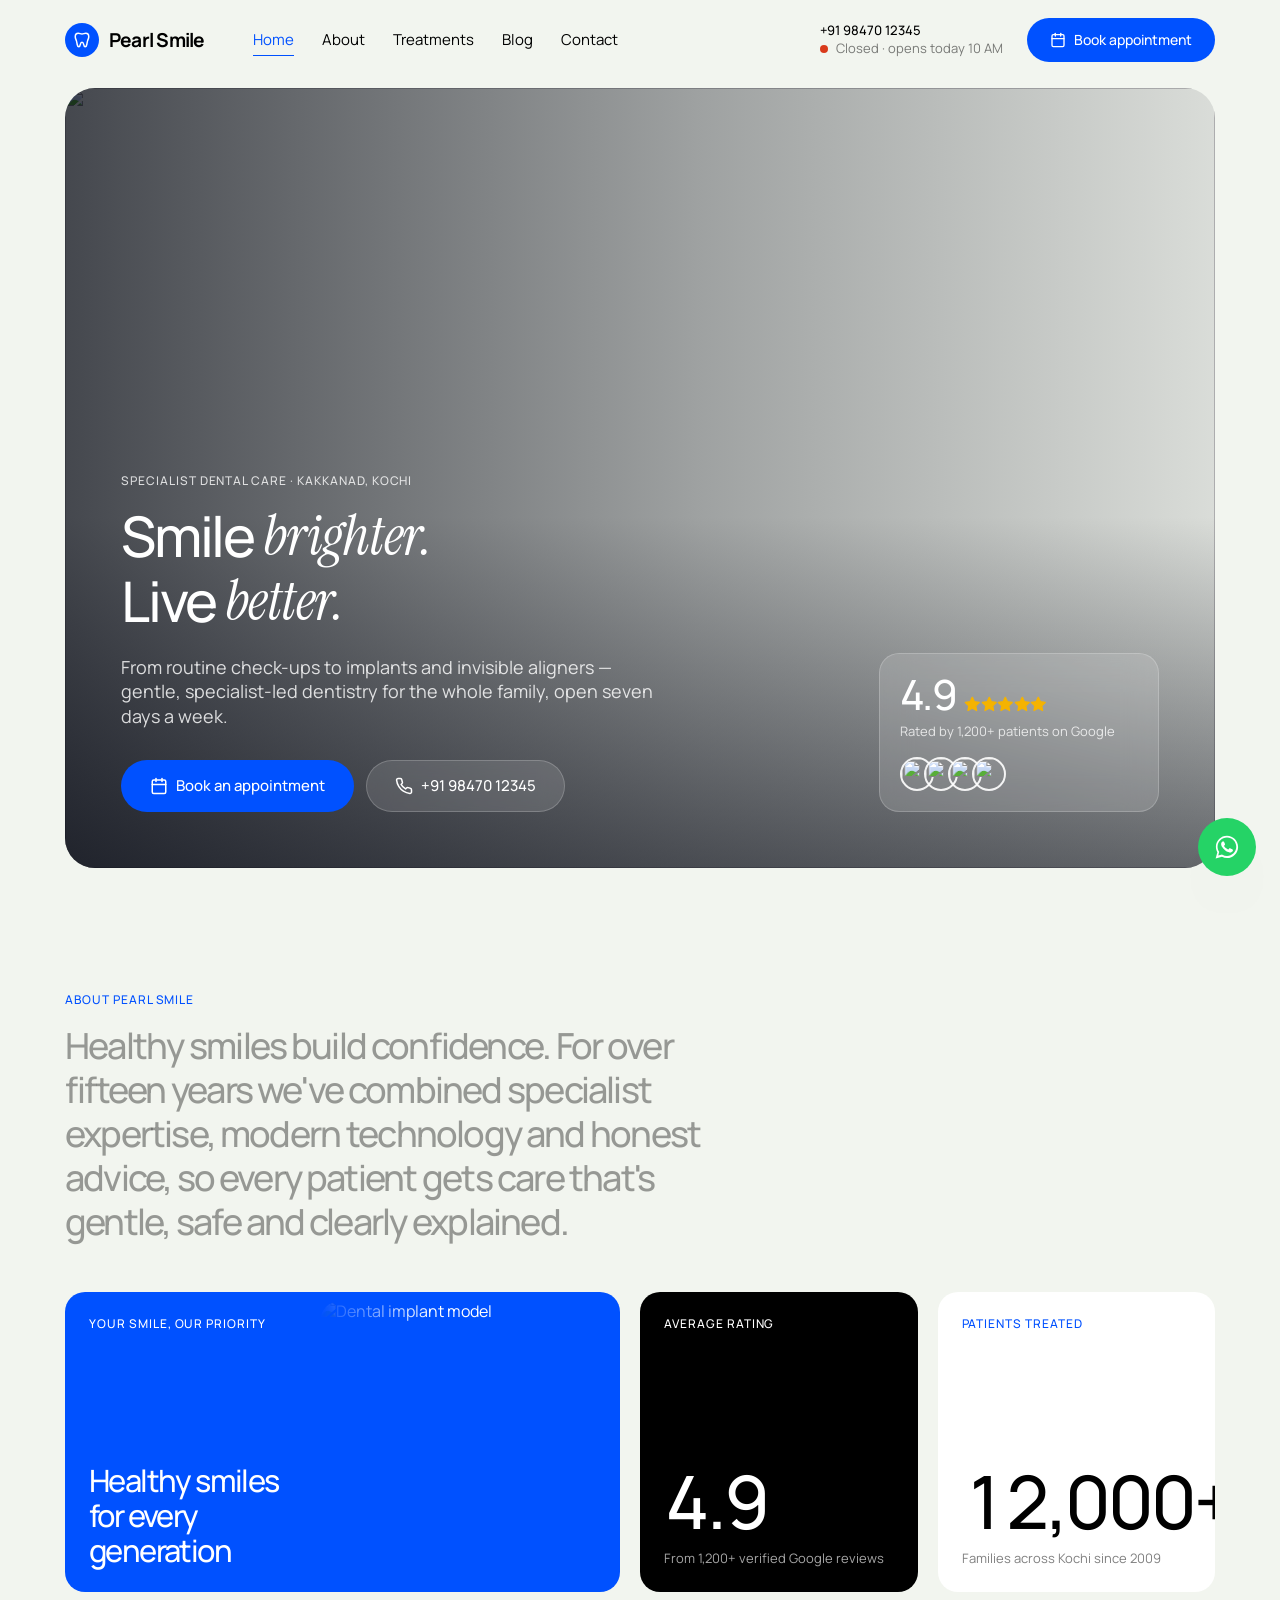
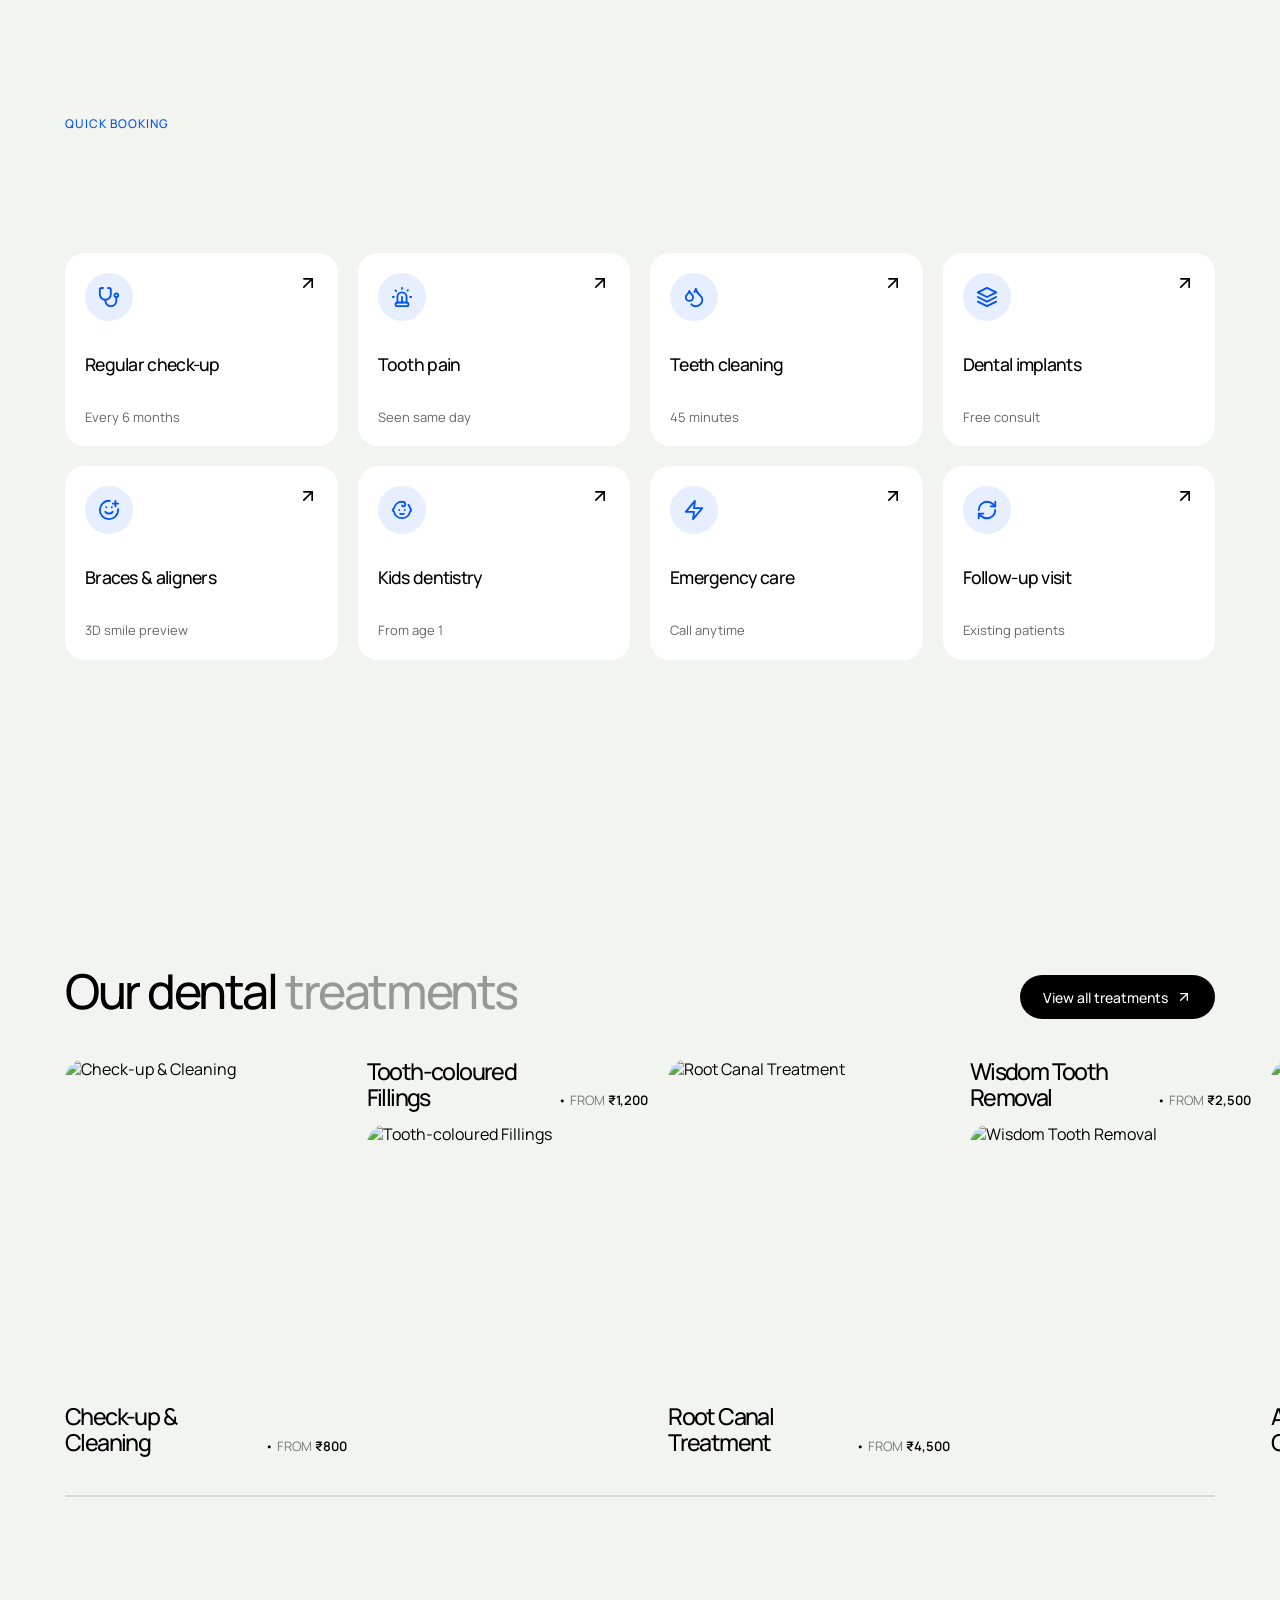
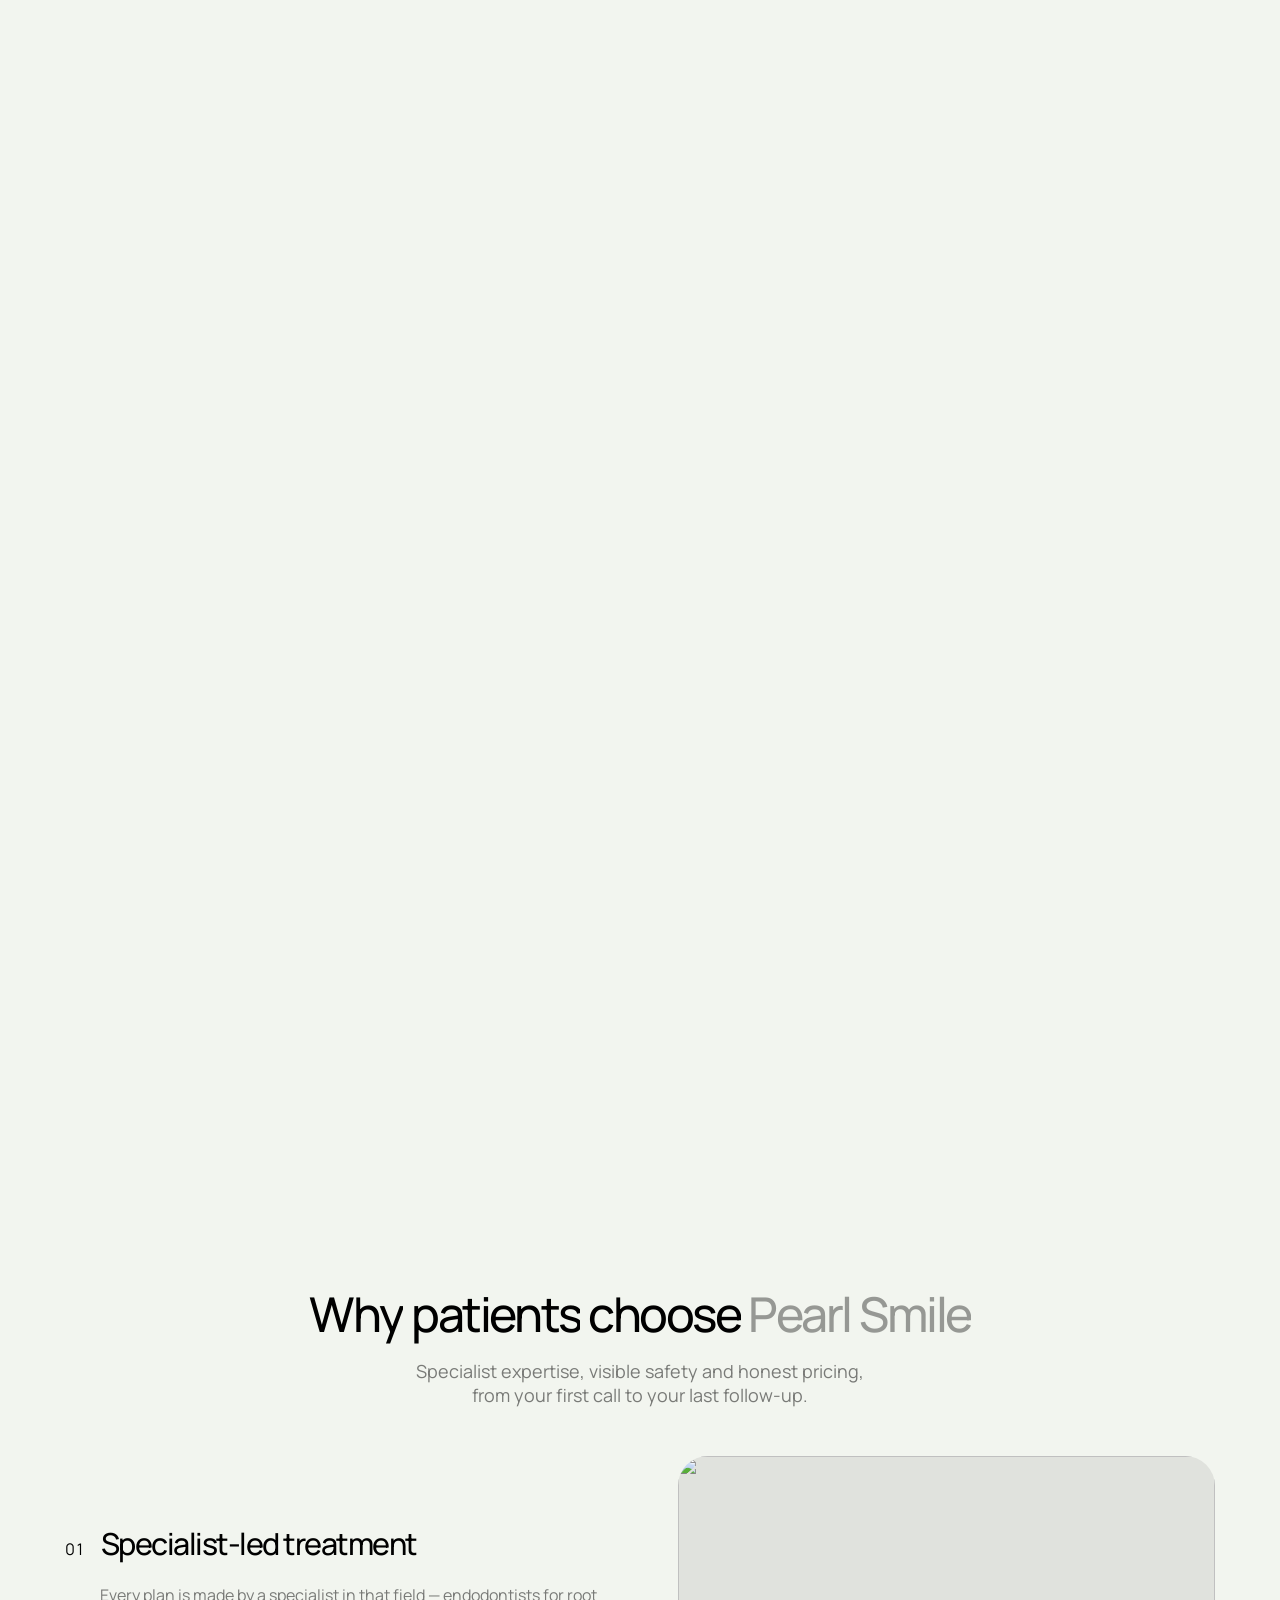
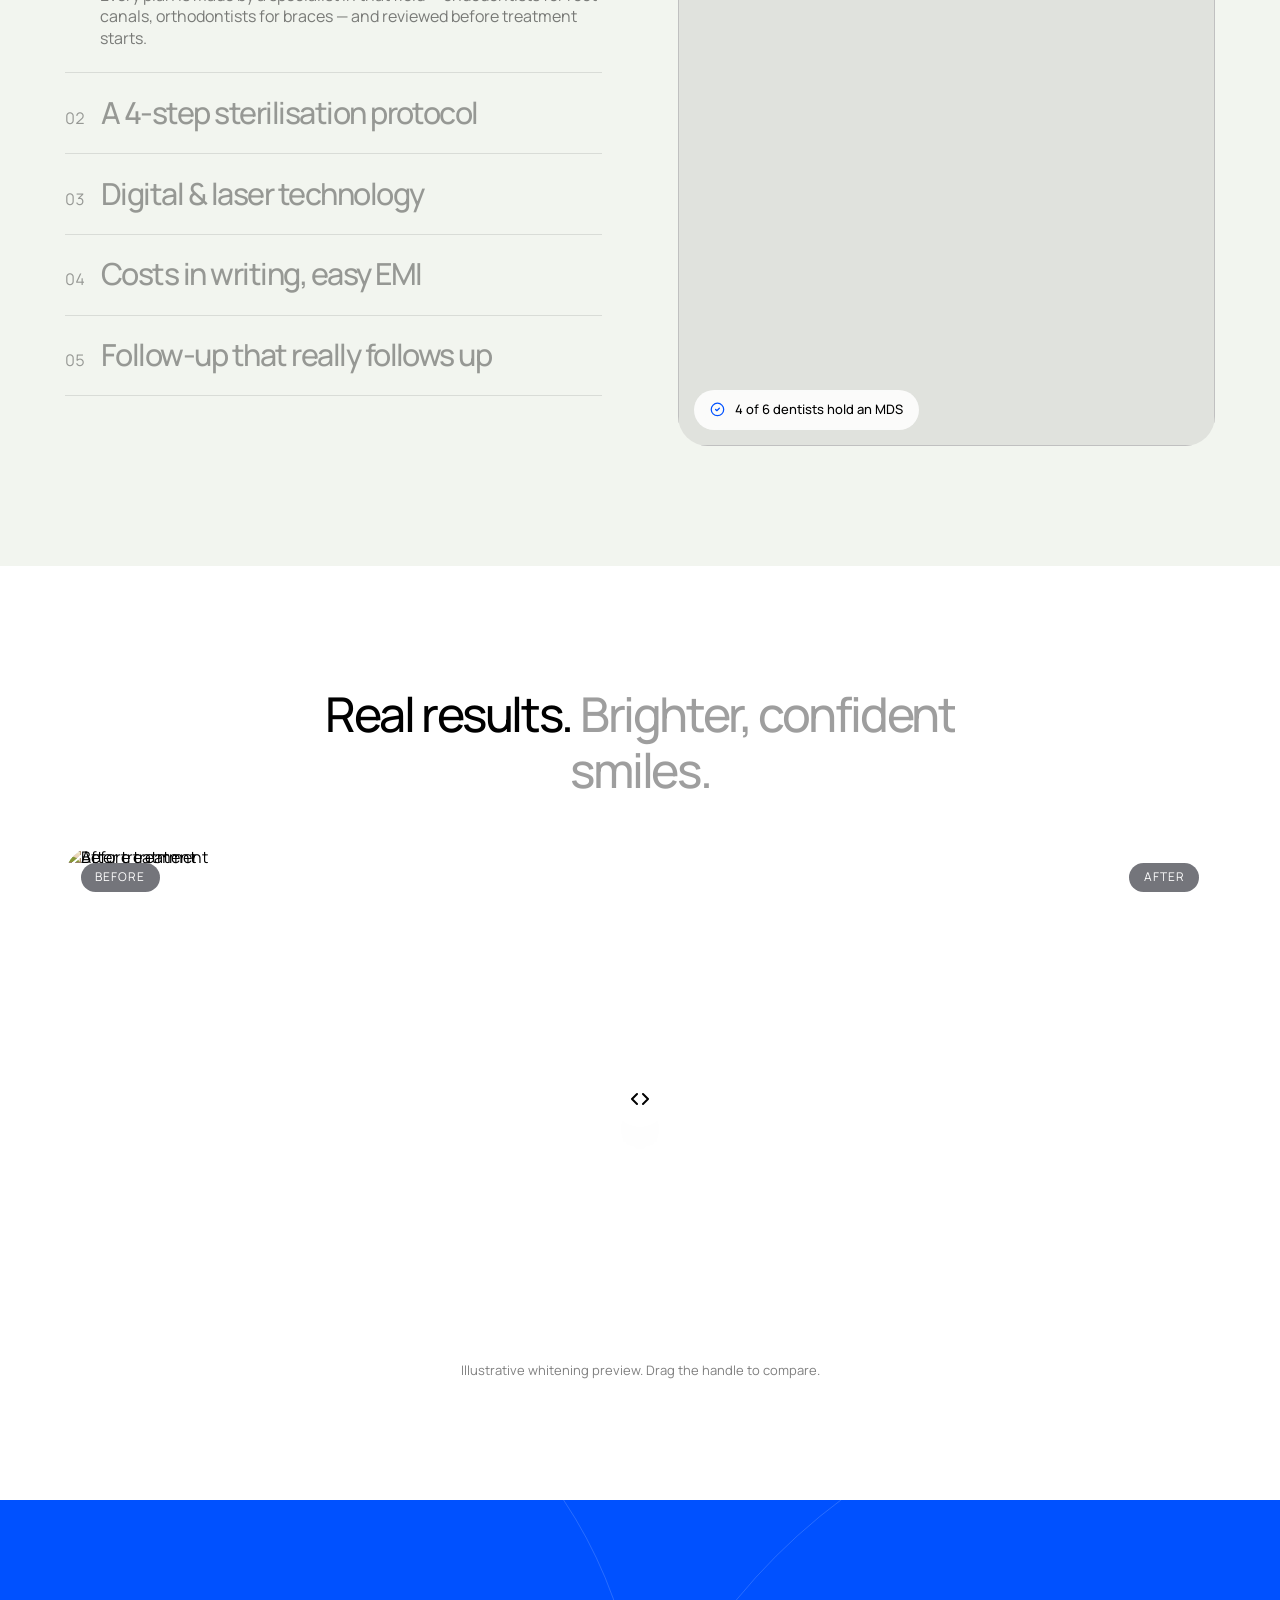
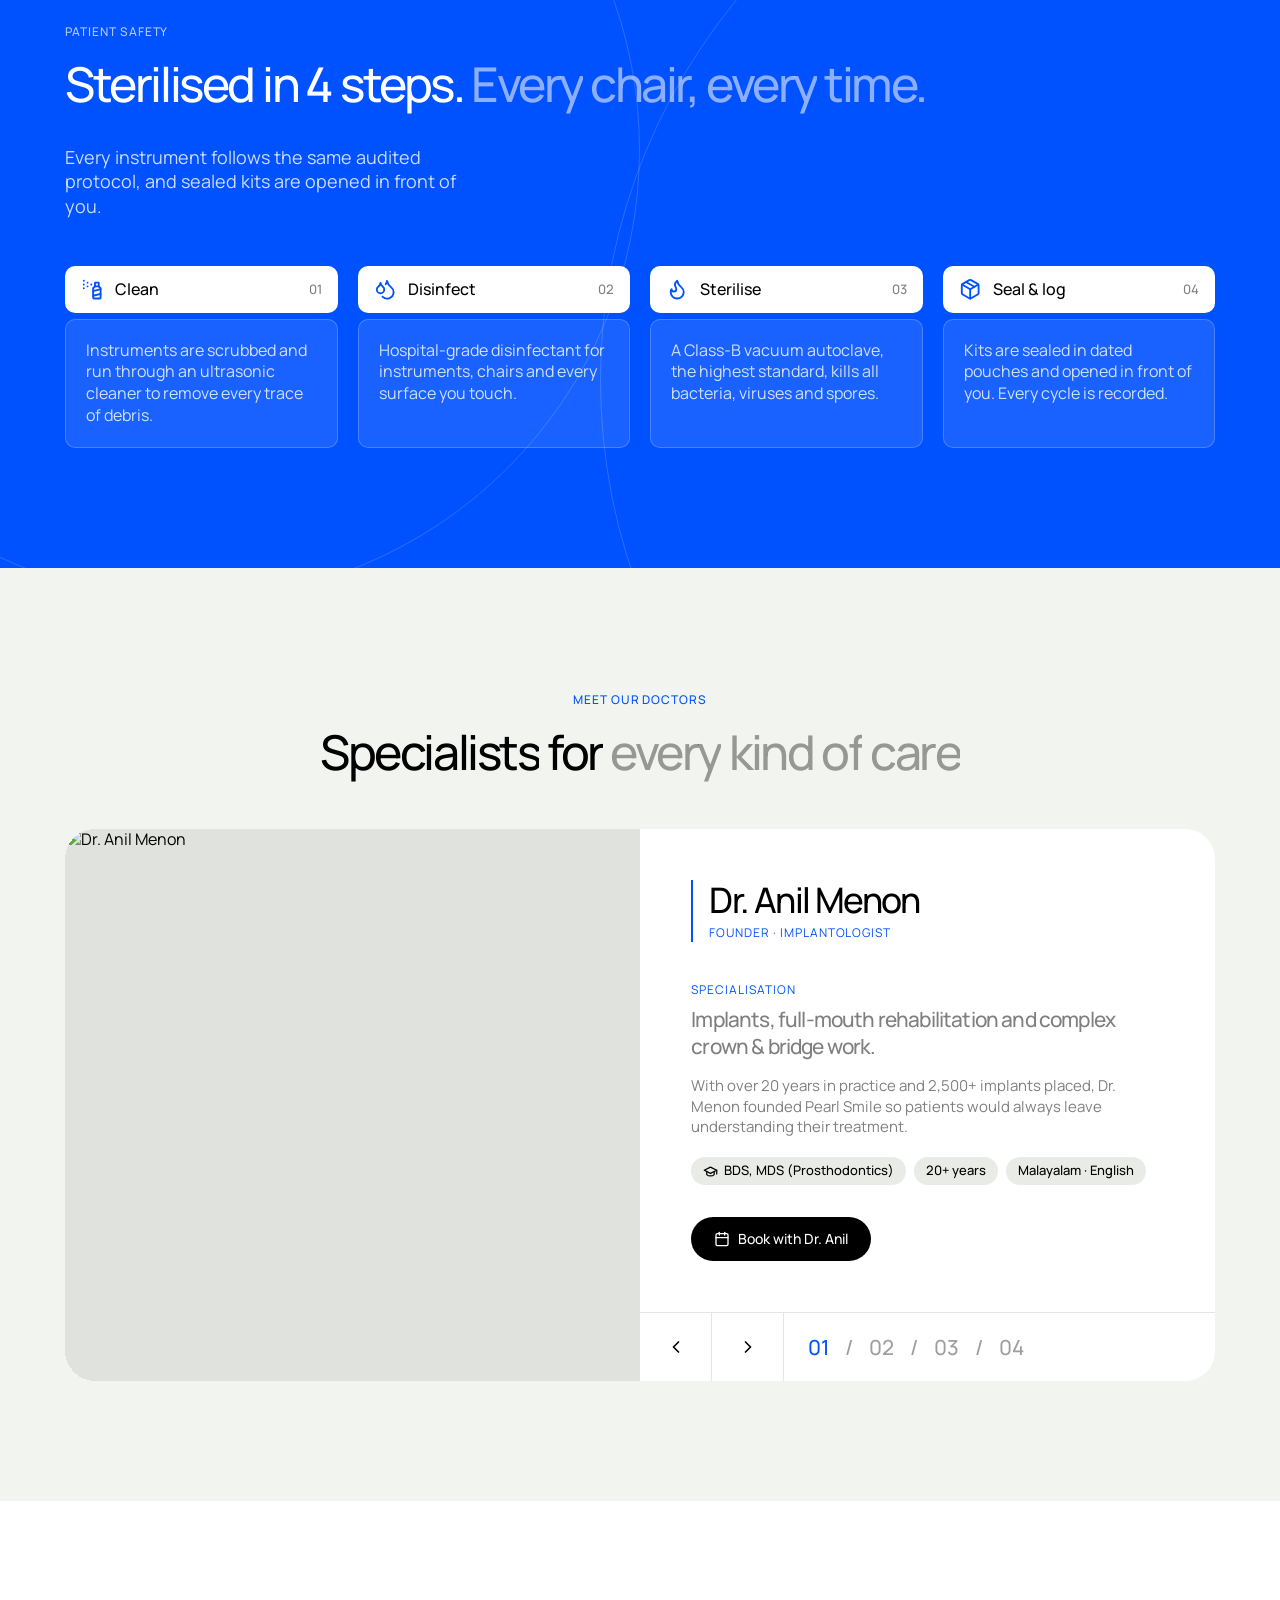
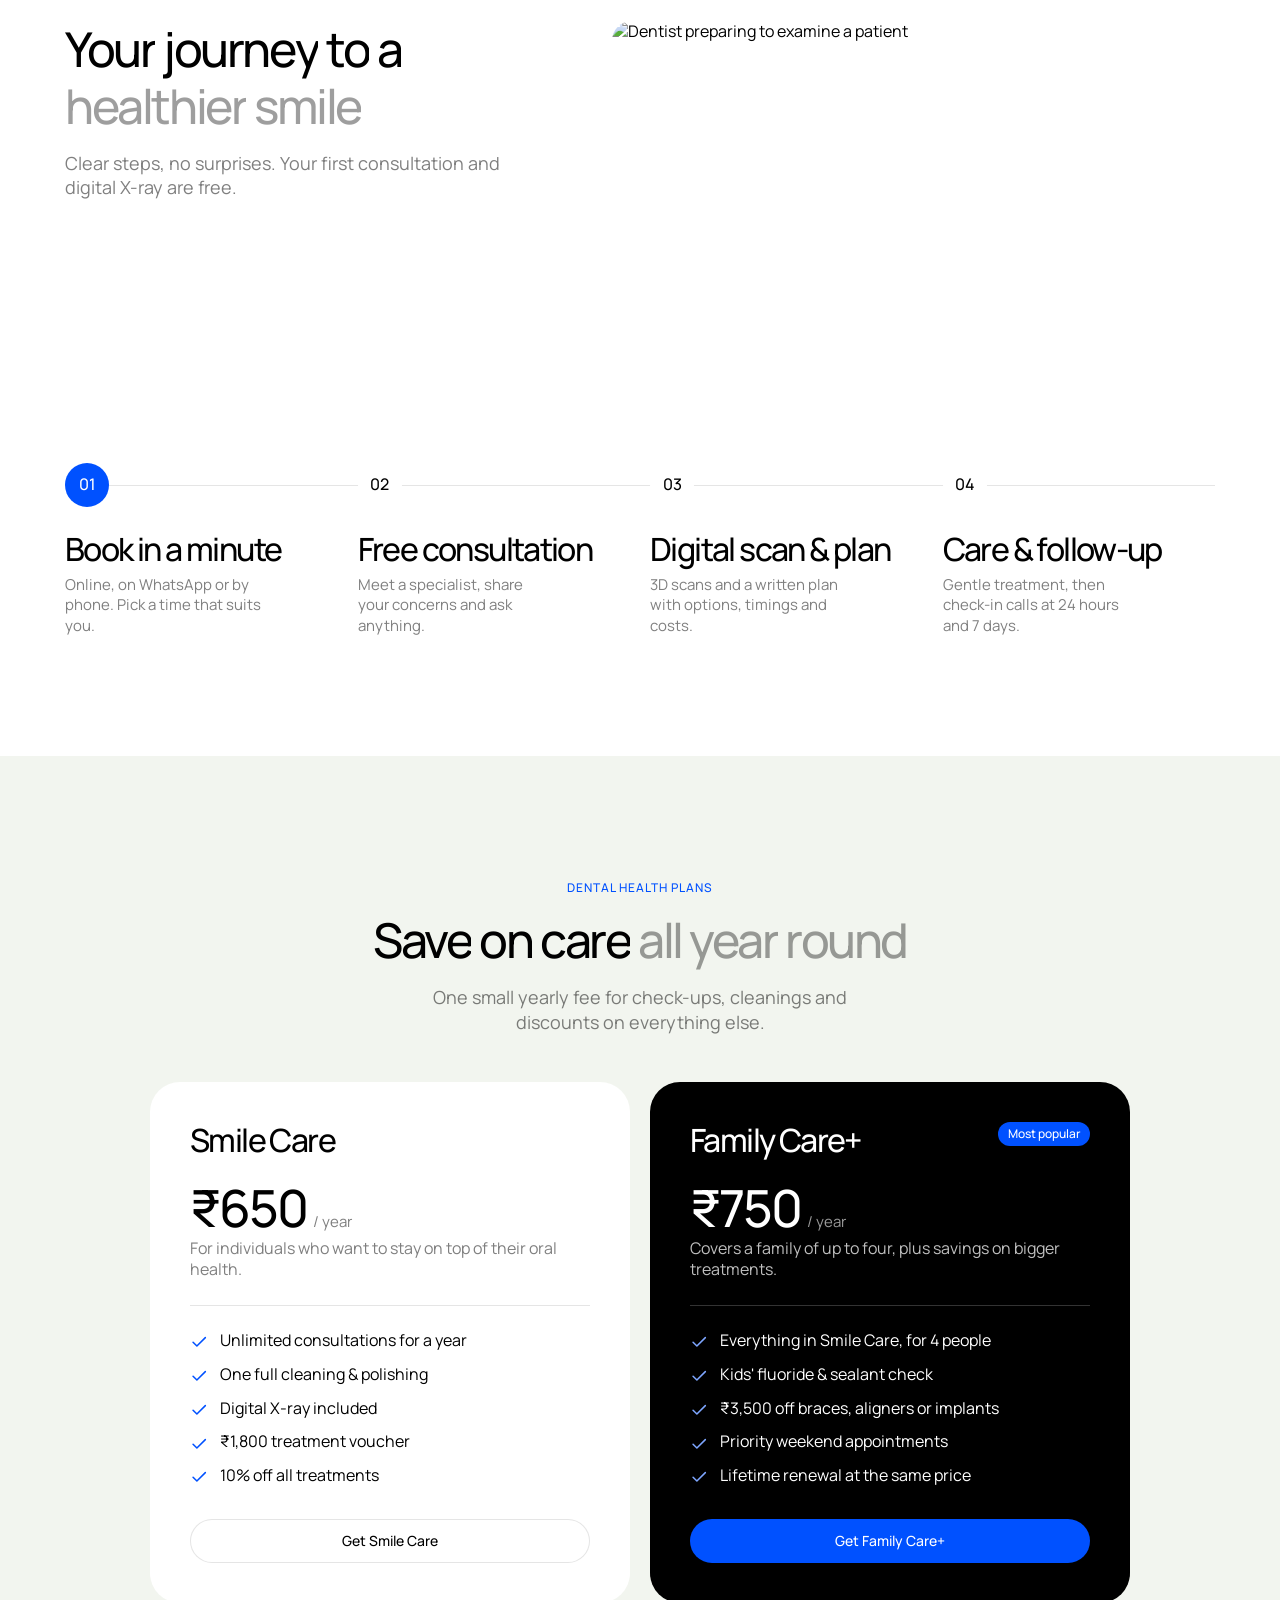
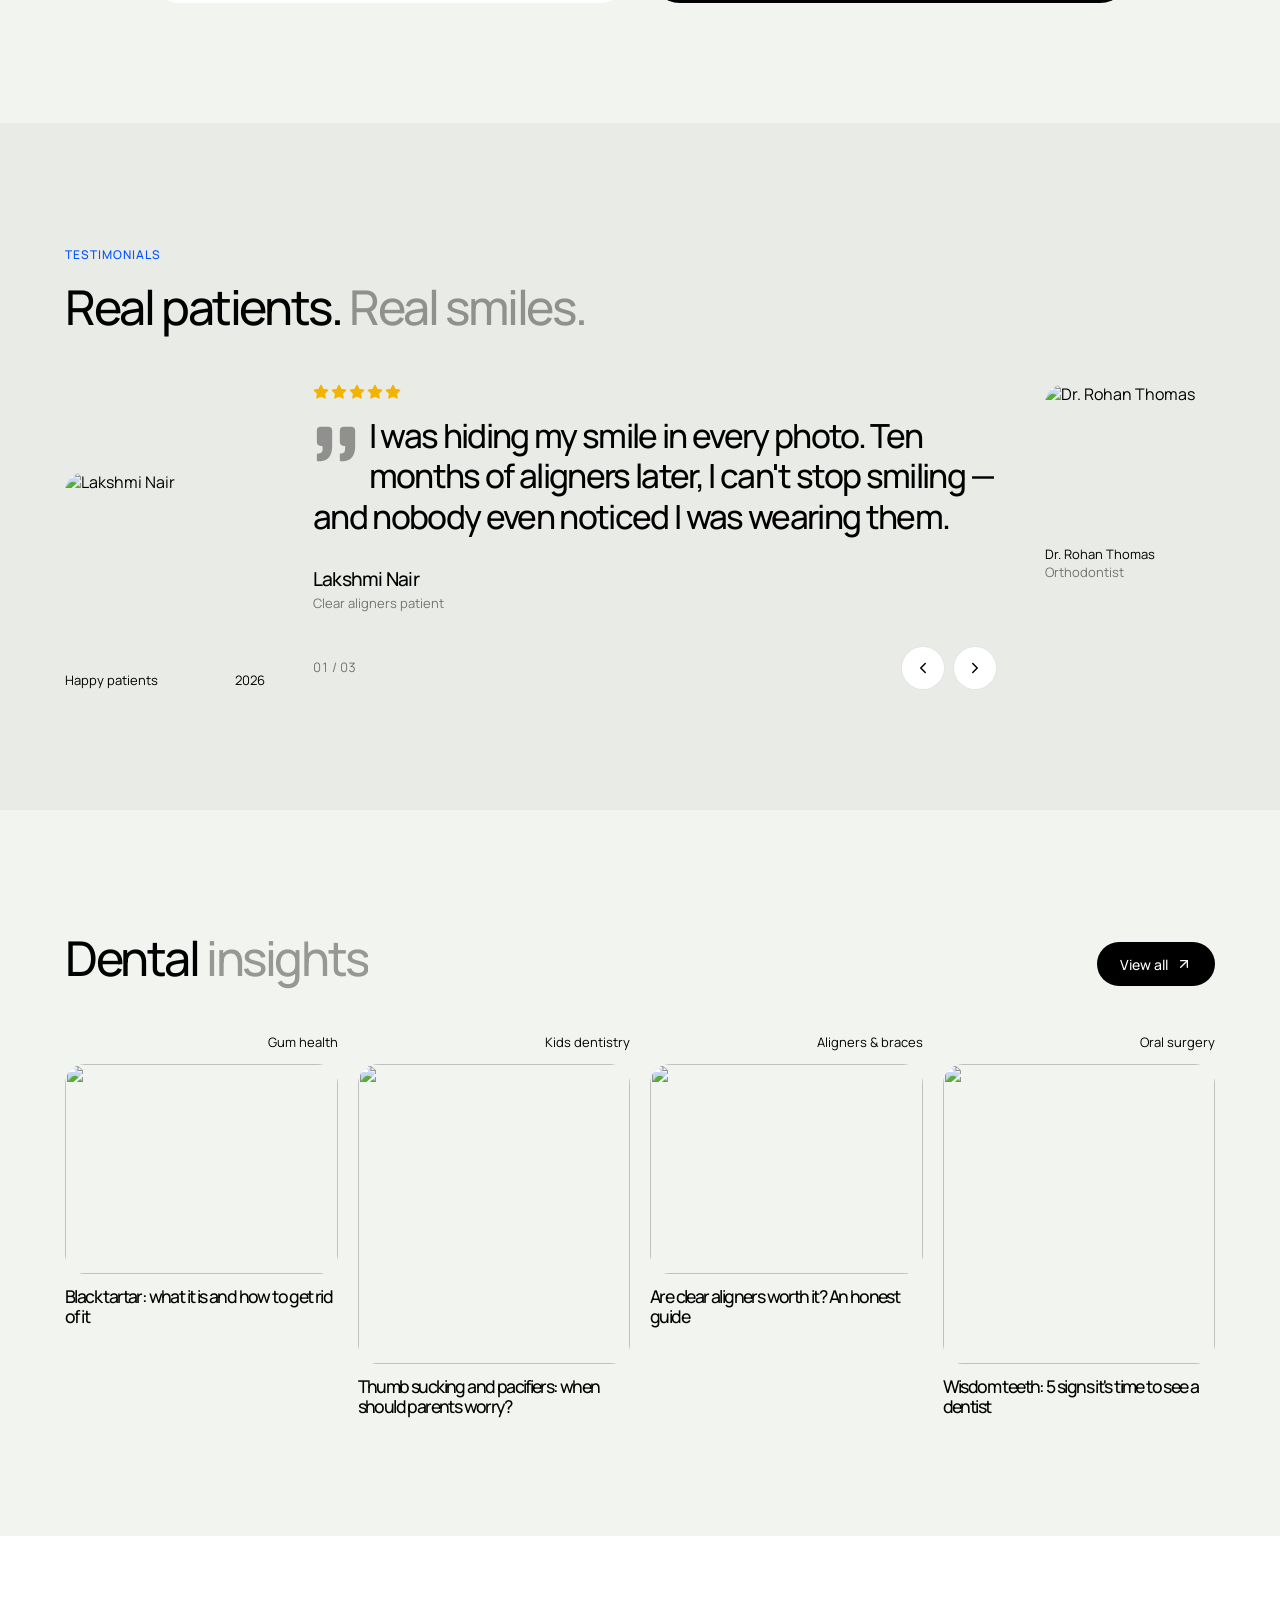
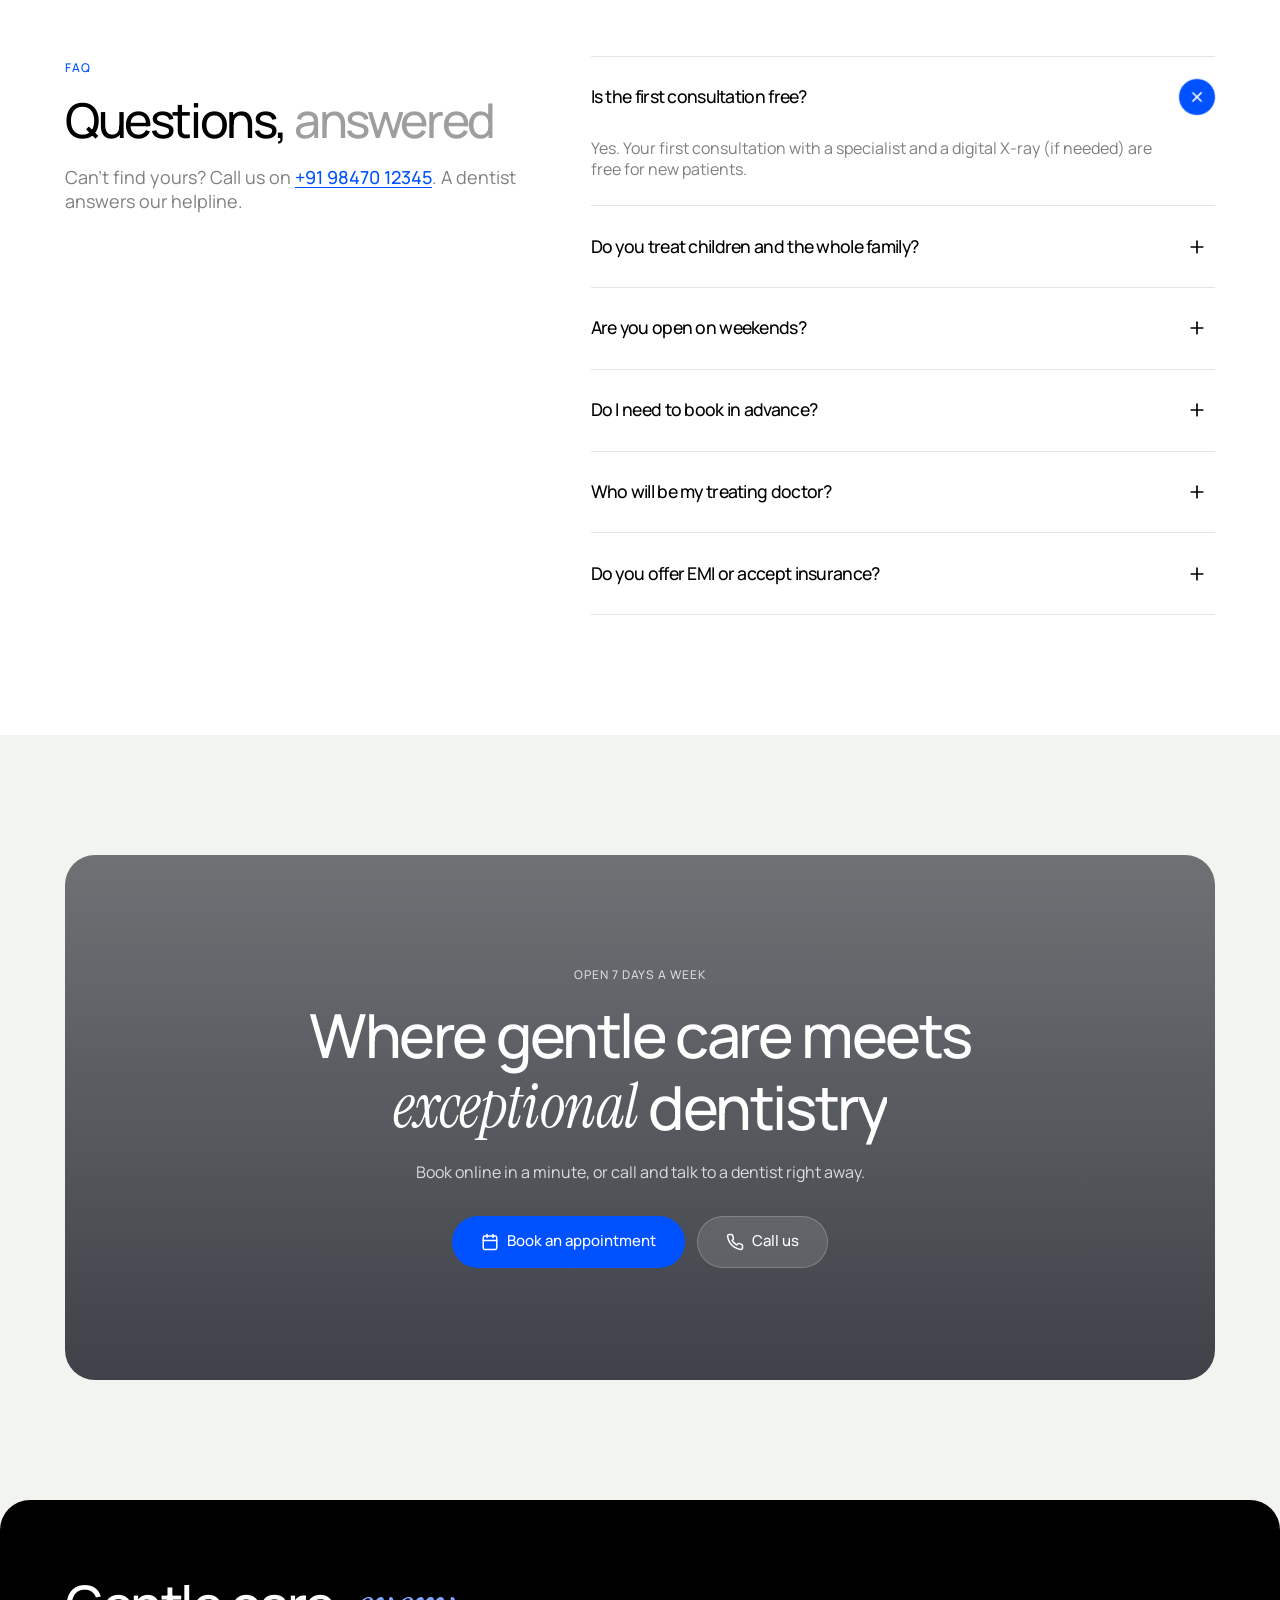
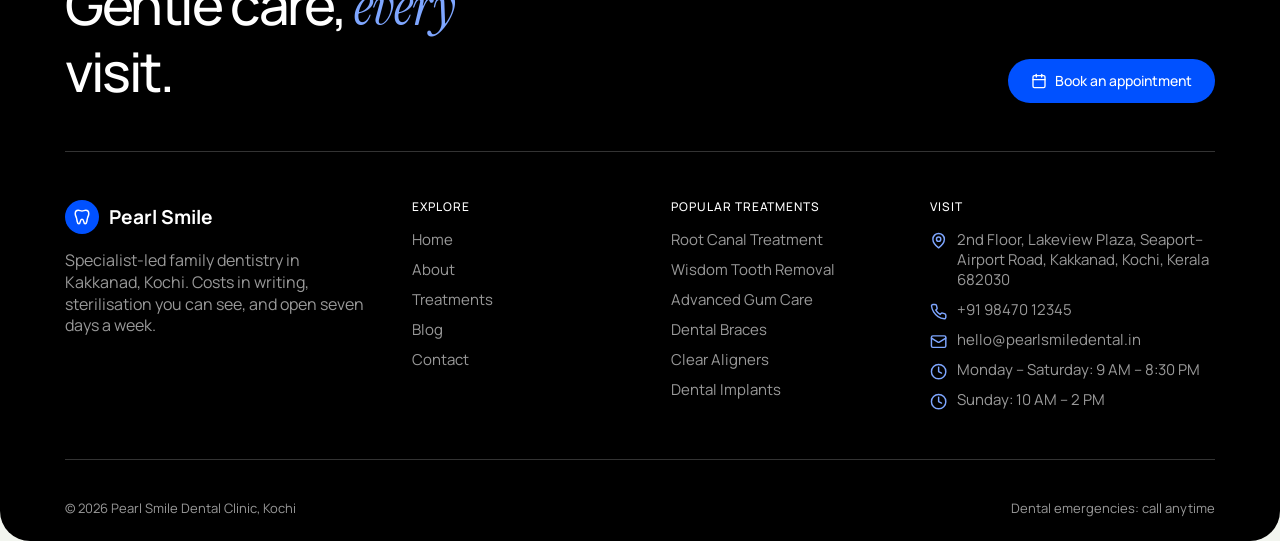
==== index.html @ 13bd186a "Initial commit: dental clinic HTML site Co-Authored-By: Claude Opus 5.5 <noreply@anthropic.com>" ====
<!DOCTYPE html>
<html lang="en">
<head>
  <meta charset="UTF-8">
  <meta name="viewport" content="width=device-width, initial-scale=1.0">
  <title>Pearl Smile Dental Clinic | Specialist Dentists in Kakkanad, Kochi</title>
  <meta name="description" content="Specialist-led dental care in Kakkanad, Kochi: check-ups, root canals, implants, braces, clear aligners, kids dentistry and whitening. Open 7 days. Book on WhatsApp.">
  <link rel="preconnect" href="https://fonts.googleapis.com">
  <link rel="preconnect" href="https://fonts.gstatic.com" crossorigin>
  <link href="https://fonts.googleapis.com/css2?family=Manrope:wght@400;500;600;700&family=Instrument+Serif:ital@0;1&display=swap" rel="stylesheet">
  <link rel="stylesheet" href="css/main.css">
  <script src="js/app.js" defer></script>
</head>
<body>

  <site-header></site-header>

  <main>
    <!-- ============ Hero (Zentore: full-bleed photo, serif-italic accents) ============ -->
    <section class="hero">
      <div class="container">
        <div class="hero-media">
          <img src="https://images.unsplash.com/photo-1777331903190-341a3dd0441b?w=2000&q=75&auto=format&fit=crop" alt="" data-animate="scale">
          <div class="hero-inner">
            <div>
              <span class="eyebrow" data-animate="fade-up">Specialist dental care · Kakkanad, Kochi</span>
              <h1 data-split="load">Smile <em class="accent">brighter.</em> Live <em class="accent">better.</em></h1>
              <p class="lead" data-animate="fade-up" data-delay="400">From routine check-ups to implants and invisible aligners — gentle, specialist-led dentistry for the whole family, open seven days a week.</p>
              <div class="btn-row" data-stagger data-delay="550">
                <a href="contact.html#book" class="btn btn-accent btn-lg" data-book><app-icon name="calendar"></app-icon> Book an appointment</a>
                <a href="tel:+919847012345" class="btn btn-glass btn-lg"><app-icon name="phone"></app-icon> +91 98470 12345</a>
              </div>
            </div>
            <div class="glass-card" data-animate="fade-left" data-delay="800">
              <div class="score">4.9
                <span class="stars" aria-label="5 out of 5 stars"><app-icon name="star"></app-icon><app-icon name="star"></app-icon><app-icon name="star"></app-icon><app-icon name="star"></app-icon><app-icon name="star"></app-icon></span>
              </div>
              <p>Rated by 1,200+ patients on Google</p>
              <div class="avatars">
                <img src="https://images.unsplash.com/photo-1617812191081-2a24e3f30e45?w=80&q=70&auto=format&fit=crop" alt="">
                <img src="https://images.unsplash.com/photo-1567516364473-233c4b6fcfbe?w=80&q=70&auto=format&fit=crop" alt="">
                <img src="https://images.unsplash.com/photo-1489278353717-f64c6ee8a4d2?w=80&q=70&auto=format&fit=crop" alt="">
                <img src="https://images.unsplash.com/photo-1537368910025-700350fe46c7?w=80&q=70&auto=format&fit=crop" alt="">
              </div>
            </div>
          </div>
        </div>
      </div>
    </section>

    <!-- ============ Statement (scroll-scrubbed words) ============ -->
    <section class="statement">
      <div class="container">
        <span class="eyebrow">About Pearl Smile</span>
        <p class="statement-text" data-scrub>Healthy smiles build confidence. For over fifteen years we've combined specialist expertise, modern technology and honest advice, so every patient gets care that's gentle, safe and clearly explained.</p>
      </div>
    </section>

    <!-- ============ Bento stats (Zentore) ============ -->
    <section style="padding-top:0">
      <div class="container bento" data-stagger>
        <div class="bento-blue">
          <span class="label">Your smile, our priority</span>
          <img src="https://images.unsplash.com/photo-1593022356769-11f762e25ed9?w=900&q=75&auto=format&fit=crop" alt="Dental implant model">
          <h3>Healthy smiles for every generation</h3>
        </div>
        <div class="bento-dark">
          <span class="label">Average rating</span>
          <div>
            <stat-counter class="big" value="4.9" decimals="1"></stat-counter>
            <p>From 1,200+ verified Google reviews</p>
          </div>
        </div>
        <div class="bento-light">
          <span class="label">Patients treated</span>
          <div>
            <stat-counter class="big" value="12000" suffix="+"></stat-counter>
            <p>Families across Kochi since 2009</p>
          </div>
        </div>
      </div>
    </section>

    <!-- ============ How can we help? (Clove-style concern selector) ============ -->
    <section style="padding-top:0">
      <div class="container">
        <div class="section-head split">
          <div>
            <span class="eyebrow">Quick booking</span>
            <h2 data-split>How can we help you <span class="dim">today?</span></h2>
          </div>
          <p class="lead" data-animate="fade-up">Choose what brings you in. The booking form opens with the right treatment already selected.</p>
        </div>
        <concern-picker></concern-picker>
      </div>
    </section>

    <!-- ============ Treatments rail (Smilora: pinned horizontal scroll) ============ -->
    <service-rail>
      <h2 slot="title" data-split>Our dental <span class="dim">treatments</span></h2>
      <a slot="action" href="services.html" class="btn btn-primary">View all treatments <app-icon name="arrow-up-right"></app-icon></a>
    </service-rail>

    <!-- ============ Why choose us (Smilora numbered list) ============ -->
    <section>
      <div class="container">
        <div class="section-head center">
          <h2 data-split>Why patients choose <span class="dim">Pearl Smile</span></h2>
          <p class="lead" data-animate="fade-up">Specialist expertise, visible safety and honest pricing, from your first call to your last follow-up.</p>
        </div>
        <why-choose data-animate="fade-up"></why-choose>
      </div>
    </section>

    <!-- ============ Before / after ============ -->
    <section class="section-white">
      <div class="container">
        <div class="section-head center">
          <h2 data-split>Real results. <span class="dim">Brighter, confident smiles.</span></h2>
        </div>
        <before-after data-animate="fade-up"
          before="https://images.unsplash.com/photo-1670250492416-570b5b7343b1?w=1800&q=75&auto=format&fit=crop"
          after="https://images.unsplash.com/photo-1670250492416-570b5b7343b1?w=1800&q=75&auto=format&fit=crop"
          before-filter="sepia(0.6) saturate(1.6) brightness(0.9) hue-rotate(-10deg)"
          caption="Illustrative whitening preview. Drag the handle to compare.">
        </before-after>
      </div>
    </section>

    <!-- ============ Patient safety (Zentore blue section) ============ -->
    <section class="section-blue">
      <div class="container">
        <div class="section-head split">
          <div>
            <span class="eyebrow">Patient safety</span>
            <h2 data-split>Sterilised in 4 steps. <span class="dim">Every chair, every time.</span></h2>
          </div>
          <p class="lead" data-animate="fade-up">Every instrument follows the same audited protocol, and sealed kits are opened in front of you.</p>
        </div>
        <div class="safety-steps" data-stagger>
          <div class="safety-step">
            <div class="step-head"><app-icon name="spray-can"></app-icon>Clean<span class="n">01</span></div>
            <div class="step-body"><p>Instruments are scrubbed and run through an ultrasonic cleaner to remove every trace of debris.</p></div>
          </div>
          <div class="safety-step">
            <div class="step-head"><app-icon name="droplets"></app-icon>Disinfect<span class="n">02</span></div>
            <div class="step-body"><p>Hospital-grade disinfectant for instruments, chairs and every surface you touch.</p></div>
          </div>
          <div class="safety-step">
            <div class="step-head"><app-icon name="flame"></app-icon>Sterilise<span class="n">03</span></div>
            <div class="step-body"><p>A Class-B vacuum autoclave, the highest standard, kills all bacteria, viruses and spores.</p></div>
          </div>
          <div class="safety-step">
            <div class="step-head"><app-icon name="package"></app-icon>Seal &amp; log<span class="n">04</span></div>
            <div class="step-body"><p>Kits are sealed in dated pouches and opened in front of you. Every cycle is recorded.</p></div>
          </div>
        </div>
      </div>
    </section>

    <!-- ============ Doctors (Zentore split slider) ============ -->
    <section>
      <div class="container">
        <div class="section-head center">
          <span class="eyebrow">Meet our doctors</span>
          <h2 data-split>Specialists for <span class="dim">every kind of care</span></h2>
        </div>
        <doctor-slider data-animate="fade-up"></doctor-slider>
      </div>
    </section>

    <!-- ============ Journey (Smilora 01–04) ============ -->
    <section class="section-white">
      <div class="container">
        <div class="journey-top">
          <div>
            <h2 data-split>Your journey to a <span class="dim">healthier smile</span></h2>
            <p class="lead" data-animate="fade-up" style="margin-top:1rem">Clear steps, no surprises. Your first consultation and digital X-ray are free.</p>
            <div class="btn-row" data-animate="fade-up">
              <a href="contact.html#book" class="btn btn-primary" data-book="checkup"><app-icon name="calendar"></app-icon> Book a free consultation</a>
            </div>
          </div>
          <div class="media-frame" data-animate="clip">
            <img src="https://images.unsplash.com/photo-1681939282781-341ac4f61996?w=1400&q=75&auto=format&fit=crop" alt="Dentist preparing to examine a patient">
          </div>
        </div>
        <ol class="journey" data-stagger>
          <li><span class="num">01</span><h3>Book in a minute</h3><p>Online, on WhatsApp or by phone. Pick a time that suits you.</p></li>
          <li><span class="num">02</span><h3>Free consultation</h3><p>Meet a specialist, share your concerns and ask anything.</p></li>
          <li><span class="num">03</span><h3>Digital scan &amp; plan</h3><p>3D scans and a written plan with options, timings and costs.</p></li>
          <li><span class="num">04</span><h3>Care &amp; follow-up</h3><p>Gentle treatment, then check-in calls at 24 hours and 7 days.</p></li>
        </ol>
      </div>
    </section>

    <!-- ============ Dental health plans (Clove-style membership) ============ -->
    <section>
      <div class="container">
        <div class="section-head center">
          <span class="eyebrow">Dental health plans</span>
          <h2 data-split>Save on care <span class="dim">all year round</span></h2>
          <p class="lead" data-animate="fade-up">One small yearly fee for check-ups, cleanings and discounts on everything else.</p>
        </div>
        <div class="plans" data-stagger>
          <article class="plan">
            <div class="plan-head"><h3>Smile Care</h3></div>
            <div class="plan-price">₹650 <small>/ year</small></div>
            <p>For individuals who want to stay on top of their oral health.</p>
            <ul class="checklist">
              <li><app-icon name="check"></app-icon>Unlimited consultations for a year</li>
              <li><app-icon name="check"></app-icon>One full cleaning &amp; polishing</li>
              <li><app-icon name="check"></app-icon>Digital X-ray included</li>
              <li><app-icon name="check"></app-icon>₹1,800 treatment voucher</li>
              <li><app-icon name="check"></app-icon>10% off all treatments</li>
            </ul>
            <div class="btn-row"><a href="contact.html#book" class="btn btn-light btn-block" data-book="other">Get Smile Care</a></div>
          </article>
          <article class="plan plan-featured">
            <div class="plan-head"><h3>Family Care+</h3><span class="plan-badge">Most popular</span></div>
            <div class="plan-price">₹750 <small>/ year</small></div>
            <p>Covers a family of up to four, plus savings on bigger treatments.</p>
            <ul class="checklist">
              <li><app-icon name="check"></app-icon>Everything in Smile Care, for 4 people</li>
              <li><app-icon name="check"></app-icon>Kids' fluoride &amp; sealant check</li>
              <li><app-icon name="check"></app-icon>₹3,500 off braces, aligners or implants</li>
              <li><app-icon name="check"></app-icon>Priority weekend appointments</li>
              <li><app-icon name="check"></app-icon>Lifetime renewal at the same price</li>
            </ul>
            <div class="btn-row"><a href="contact.html#book" class="btn btn-accent btn-block" data-book="other">Get Family Care+</a></div>
          </article>
        </div>
      </div>
    </section>

    <!-- ============ Testimonials (Smilora big quote) ============ -->
    <section class="section-muted">
      <div class="container">
        <div class="section-head">
          <span class="eyebrow">Testimonials</span>
          <h2 data-split>Real patients. <span class="dim">Real smiles.</span></h2>
        </div>
        <testimonial-slider></testimonial-slider>
      </div>
    </section>

    <!-- ============ Insights (Smilora blog teaser) ============ -->
    <section>
      <div class="container">
        <div class="section-head split">
          <h2 data-split>Dental <span class="dim">insights</span></h2>
          <a href="blog.html" class="btn btn-primary" data-animate="fade-up">View all <app-icon name="arrow-up-right"></app-icon></a>
        </div>
        <div class="insights" data-stagger>
          <a class="insight" href="blog.html">
            <span class="cat">Gum health</span>
            <div class="media-frame"><img src="https://images.unsplash.com/photo-1657470179447-0f5aa16daa91?w=700&q=75&auto=format&fit=crop" alt="" loading="lazy"></div>
            <h3>Black tartar: what it is and how to get rid of it</h3>
          </a>
          <a class="insight" href="blog.html">
            <span class="cat">Kids dentistry</span>
            <div class="media-frame"><img src="https://images.unsplash.com/photo-1626736985932-c0df2ae07a2e?w=700&q=75&auto=format&fit=crop" alt="" loading="lazy"></div>
            <h3>Thumb sucking and pacifiers: when should parents worry?</h3>
          </a>
          <a class="insight" href="blog.html">
            <span class="cat">Aligners &amp; braces</span>
            <div class="media-frame"><img src="https://images.unsplash.com/photo-1564420228450-d9a5bc8d6565?w=700&q=75&auto=format&fit=crop" alt="" loading="lazy"></div>
            <h3>Are clear aligners worth it? An honest guide</h3>
          </a>
          <a class="insight" href="blog.html">
            <span class="cat">Oral surgery</span>
            <div class="media-frame"><img src="https://images.unsplash.com/photo-1588776813941-dcf9c55e84d2?w=700&q=75&auto=format&fit=crop" alt="" loading="lazy"></div>
            <h3>Wisdom teeth: 5 signs it's time to see a dentist</h3>
          </a>
        </div>
      </div>
    </section>

    <!-- ============ FAQ ============ -->
    <section class="section-white">
      <div class="container faq-grid">
        <div>
          <span class="eyebrow">FAQ</span>
          <h2 data-split>Questions, <span class="dim">answered</span></h2>
          <p class="lead" data-animate="fade-up">Can't find yours? Call us on <a href="tel:+919847012345" class="link-btn">+91 98470 12345</a>. A dentist answers our helpline.</p>
        </div>
        <div class="faq" data-stagger>
          <details name="faq" open>
            <summary>Is the first consultation free? <app-icon name="plus"></app-icon></summary>
            <p>Yes. Your first consultation with a specialist and a digital X-ray (if needed) are free for new patients.</p>
          </details>
          <details name="faq">
            <summary>Do you treat children and the whole family? <app-icon name="plus"></app-icon></summary>
            <p>Absolutely. Our paediatric dentist sees children from their first tooth, and our Family Care+ plan covers up to four people.</p>
          </details>
          <details name="faq">
            <summary>Are you open on weekends? <app-icon name="plus"></app-icon></summary>
            <p>We're open seven days: 9 AM – 8:30 PM Monday to Saturday, and 10 AM – 2 PM on Sundays.</p>
          </details>
          <details name="faq">
            <summary>Do I need to book in advance? <app-icon name="plus"></app-icon></summary>
            <p>Walk-ins are welcome, but booking ahead means little or no waiting. Dental emergencies are always seen the same day.</p>
          </details>
          <details name="faq">
            <summary>Who will be my treating doctor? <app-icon name="plus"></app-icon></summary>
            <p>A specialist in the relevant field: an endodontist for root canals, an orthodontist for braces, and so on. You'll meet them at your consultation.</p>
          </details>
          <details name="faq">
            <summary>Do you offer EMI or accept insurance? <app-icon name="plus"></app-icon></summary>
            <p>Yes. No-cost EMI is available on treatments above ₹10,000, and we file insurance claims on your behalf.</p>
          </details>
        </div>
      </div>
    </section>

    <!-- ============ CTA (Zentore photo panel) ============ -->
    <section>
      <div class="container">
        <div class="cta-panel">
          <img src="https://images.unsplash.com/photo-1609207825181-52d3214556dd?w=2000&q=75&auto=format&fit=crop" alt="" data-parallax="0.12">
          <span class="eyebrow" style="color:rgb(255 255 255 / .75)">Open 7 days a week</span>
          <h2 data-split>Where gentle care meets <em class="accent">exceptional</em> dentistry</h2>
          <p data-animate="fade-up">Book online in a minute, or call and talk to a dentist right away.</p>
          <div class="btn-row" data-stagger>
            <a href="contact.html#book" class="btn btn-accent btn-lg" data-book><app-icon name="calendar"></app-icon> Book an appointment</a>
            <a href="tel:+919847012345" class="btn btn-glass btn-lg"><app-icon name="phone"></app-icon> Call us</a>
          </div>
        </div>
      </div>
    </section>
  </main>

  <site-footer></site-footer>
  <quick-actions></quick-actions>
  <booking-dialog></booking-dialog>


</body>
</html>
---- css/main.css ----
/* ==========================================================================
   main.css — master stylesheet (the only <link> in each page)
   Pulls in every page-level CSS module via native @import.

   Web Components do NOT use this file: their Shadow DOM is encapsulated,
   so each component adopts its own sheets from css/components/ (plus any
   css/shared/ modules it needs). Only the tokens in theme.css cross the
   shadow boundary, because CSS custom properties inherit.
   ========================================================================== */

/* Global tokens + base */
@import url("theme.css");
@import url("base.css");

/* Shared modules (also adopted by components that need them) */
@import url("shared/typography.css");
@import url("shared/layout.css");
@import url("shared/buttons.css");
@import url("shared/card.css");
@import url("shared/chips.css");

/* Page sections */
@import url("sections/hero.css");
@import url("sections/features.css");
@import url("sections/safety.css");
@import url("sections/services.css");
@import url("sections/stats.css");
@import url("sections/cta.css");
@import url("sections/blog.css");
@import url("sections/faq.css");
@import url("sections/contact.css");
@import url("sections/motion.css");
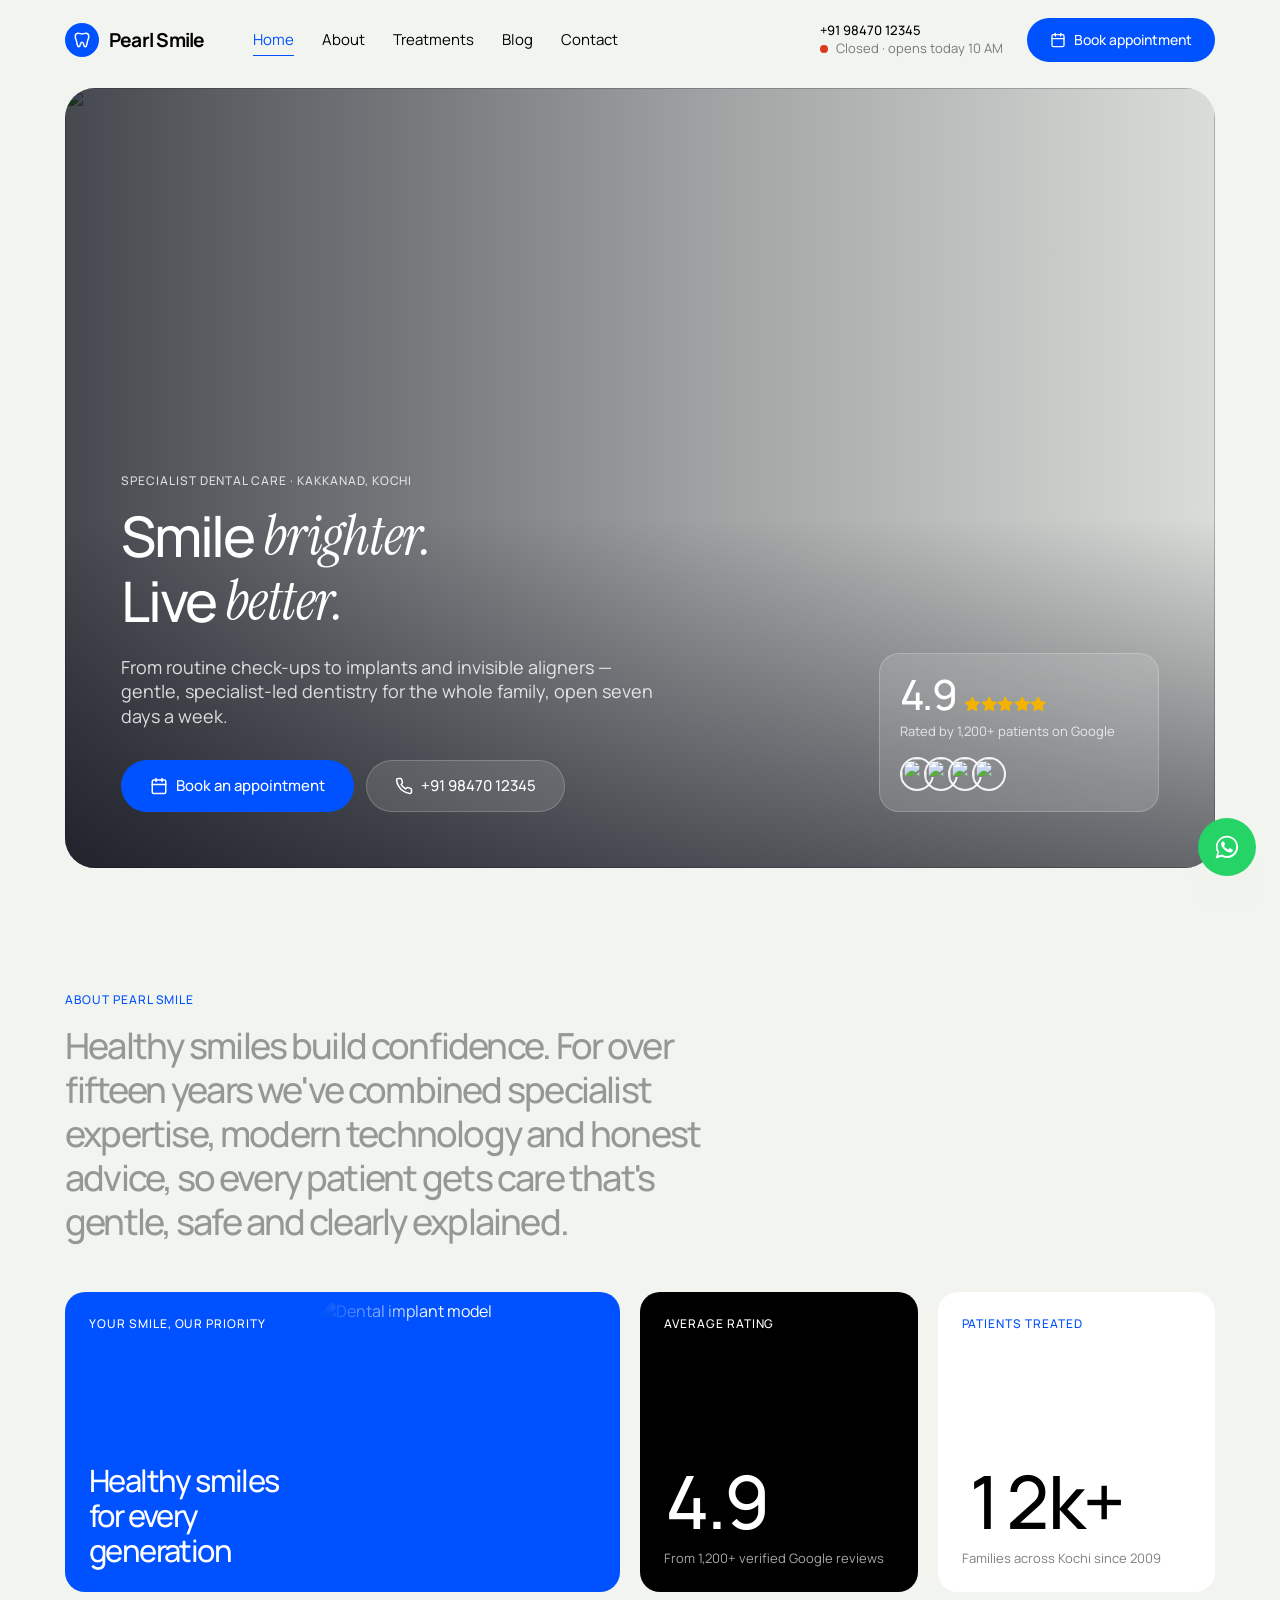
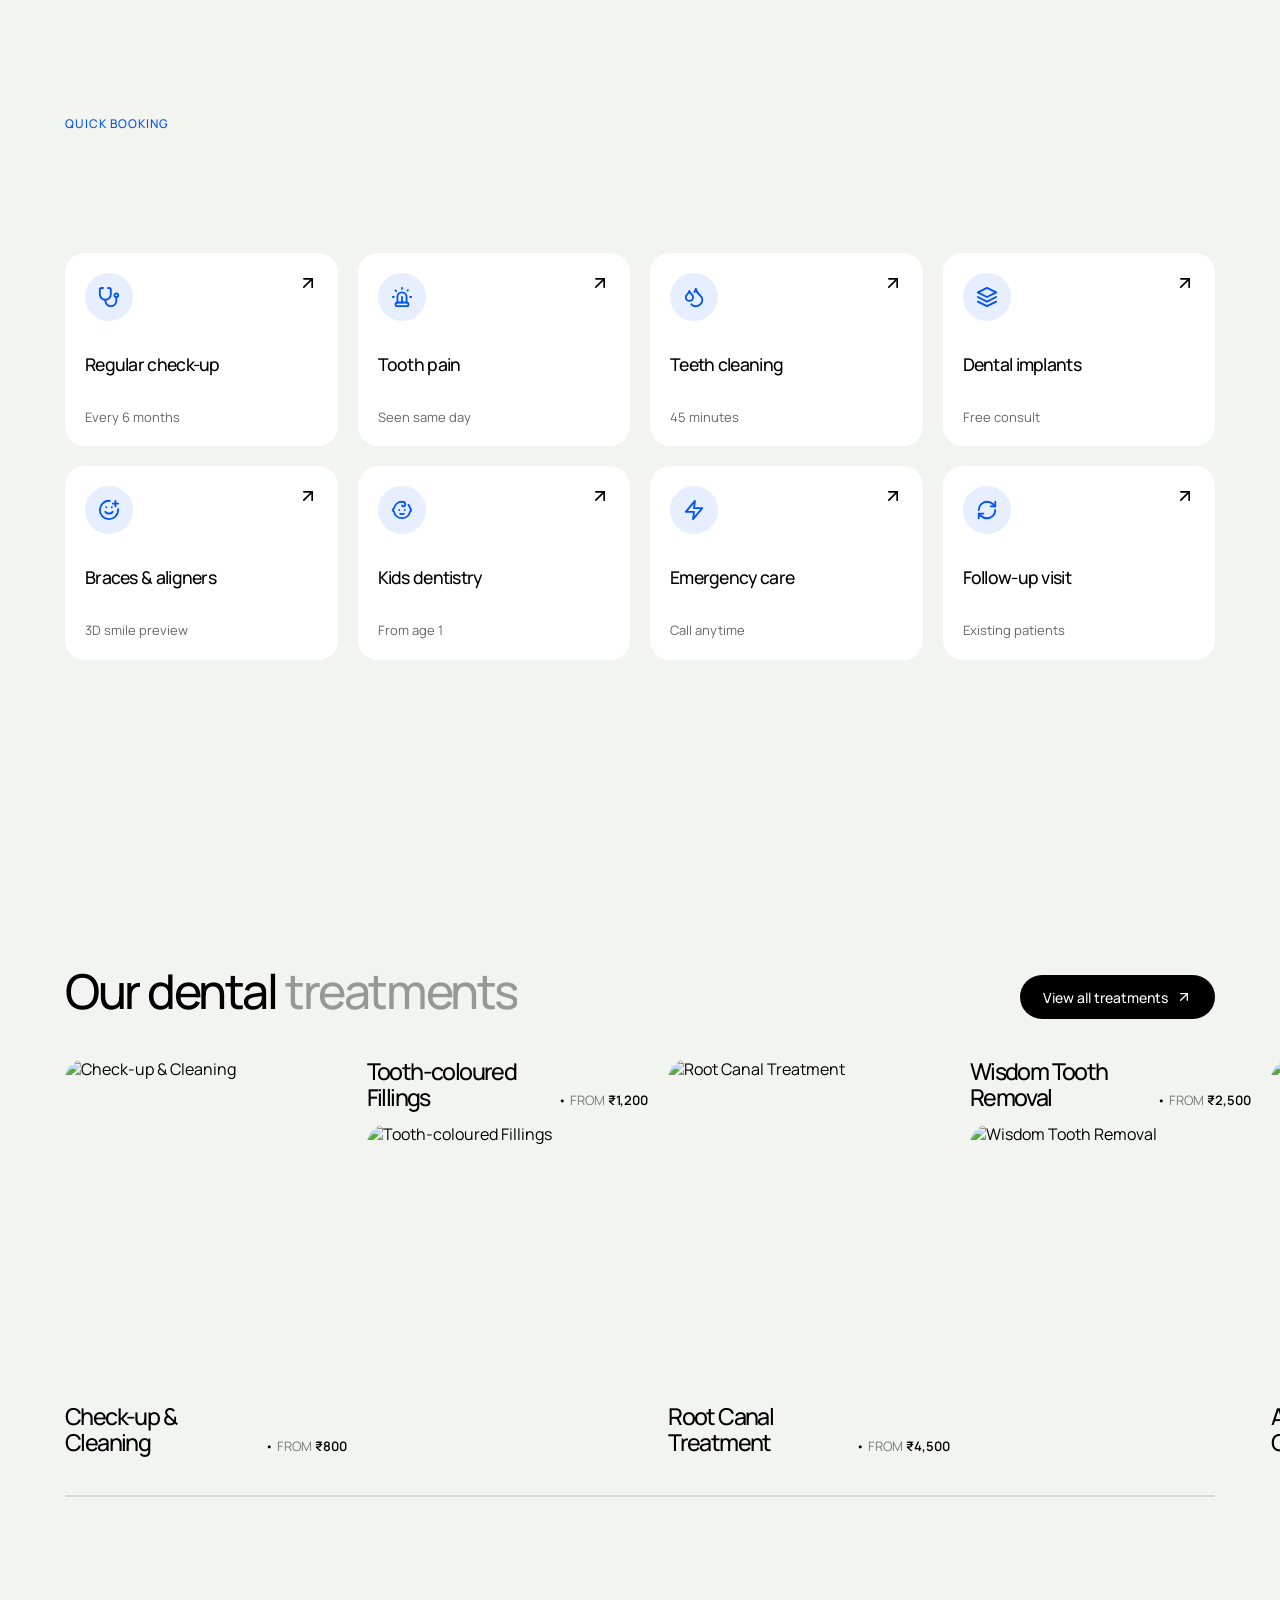
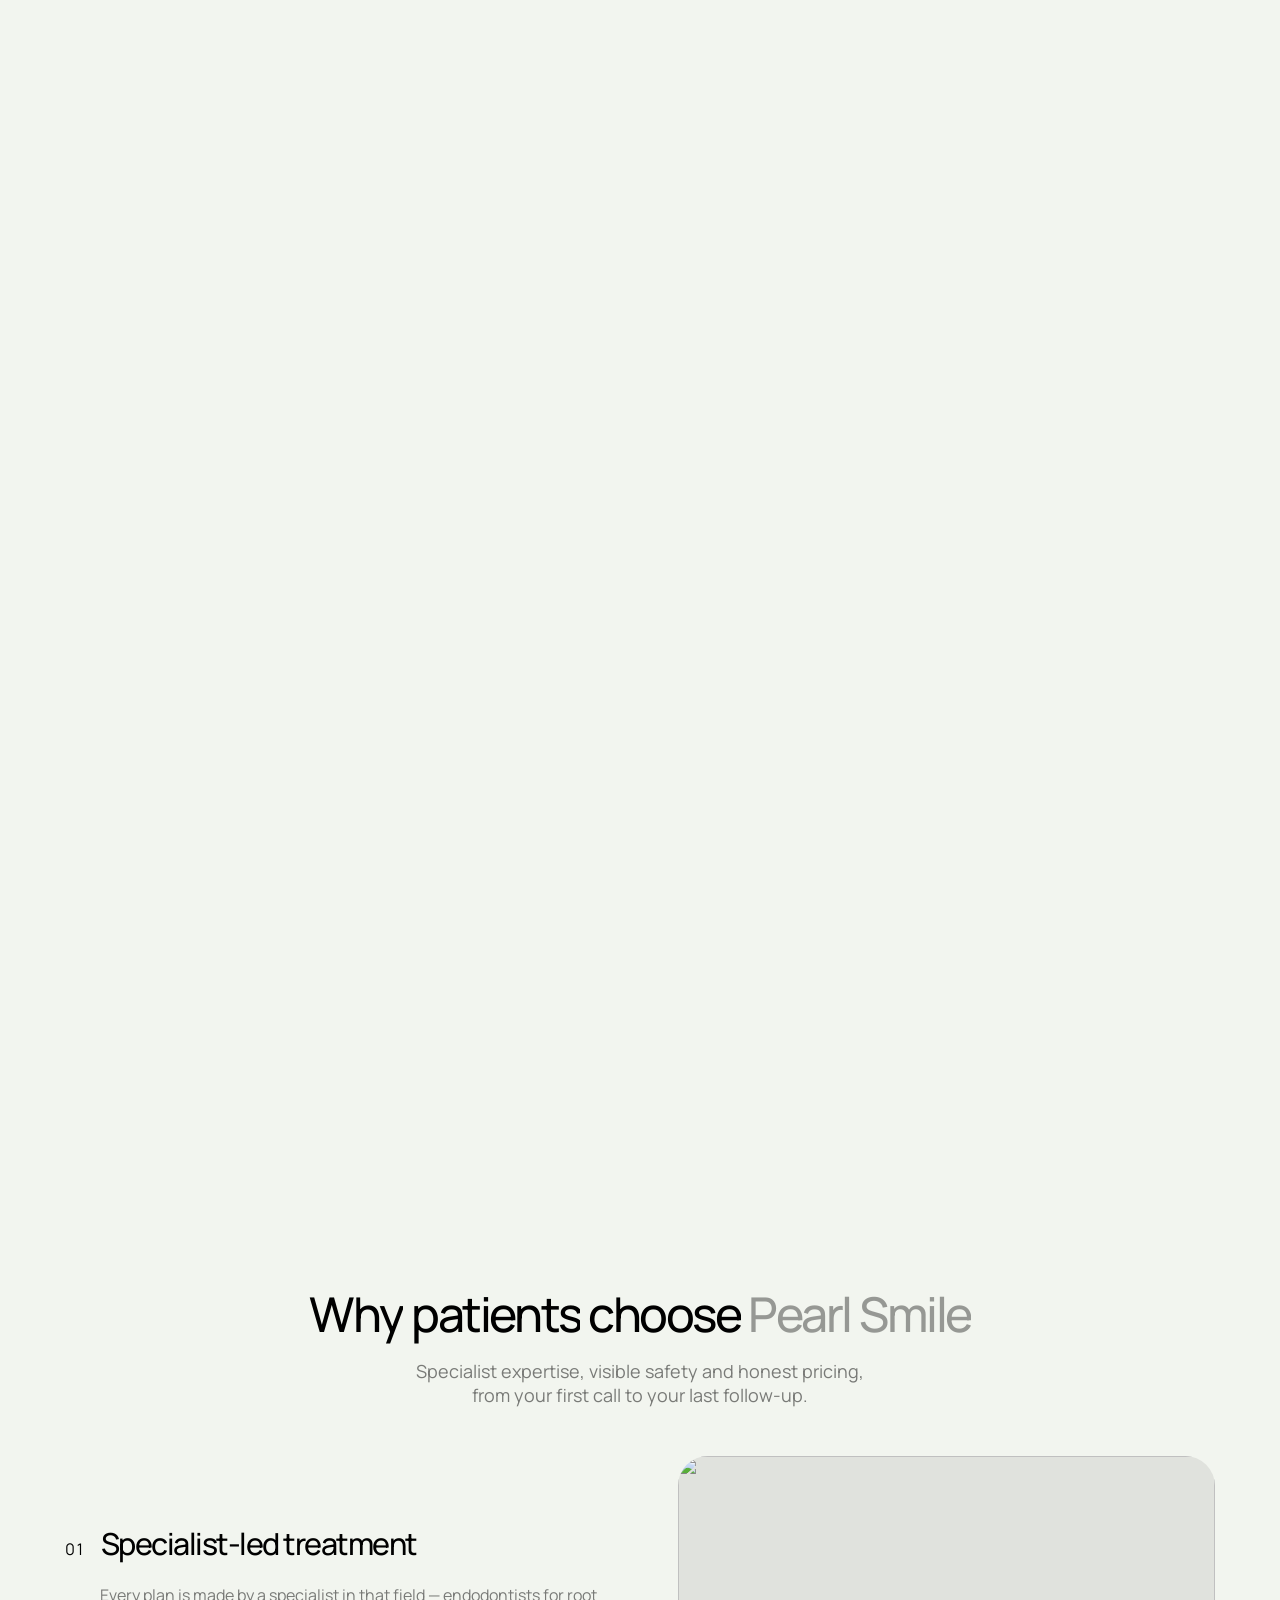
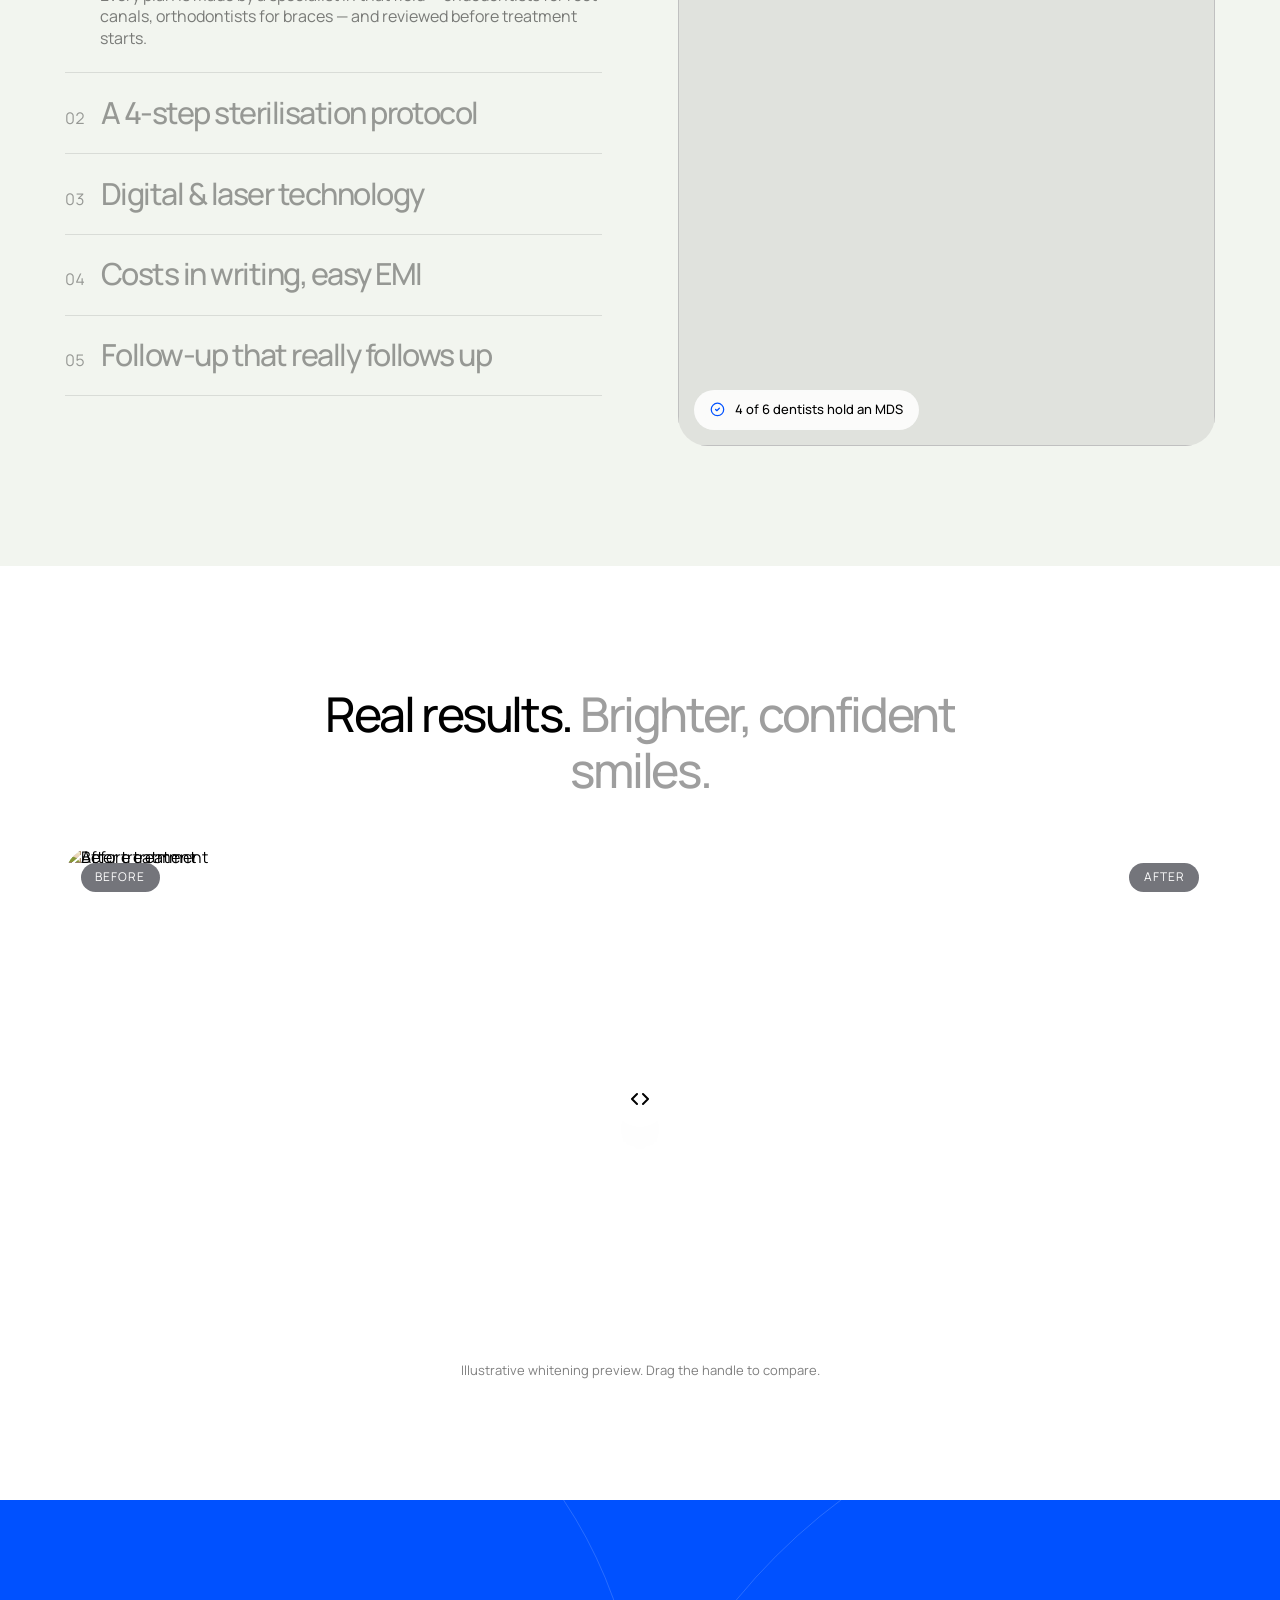
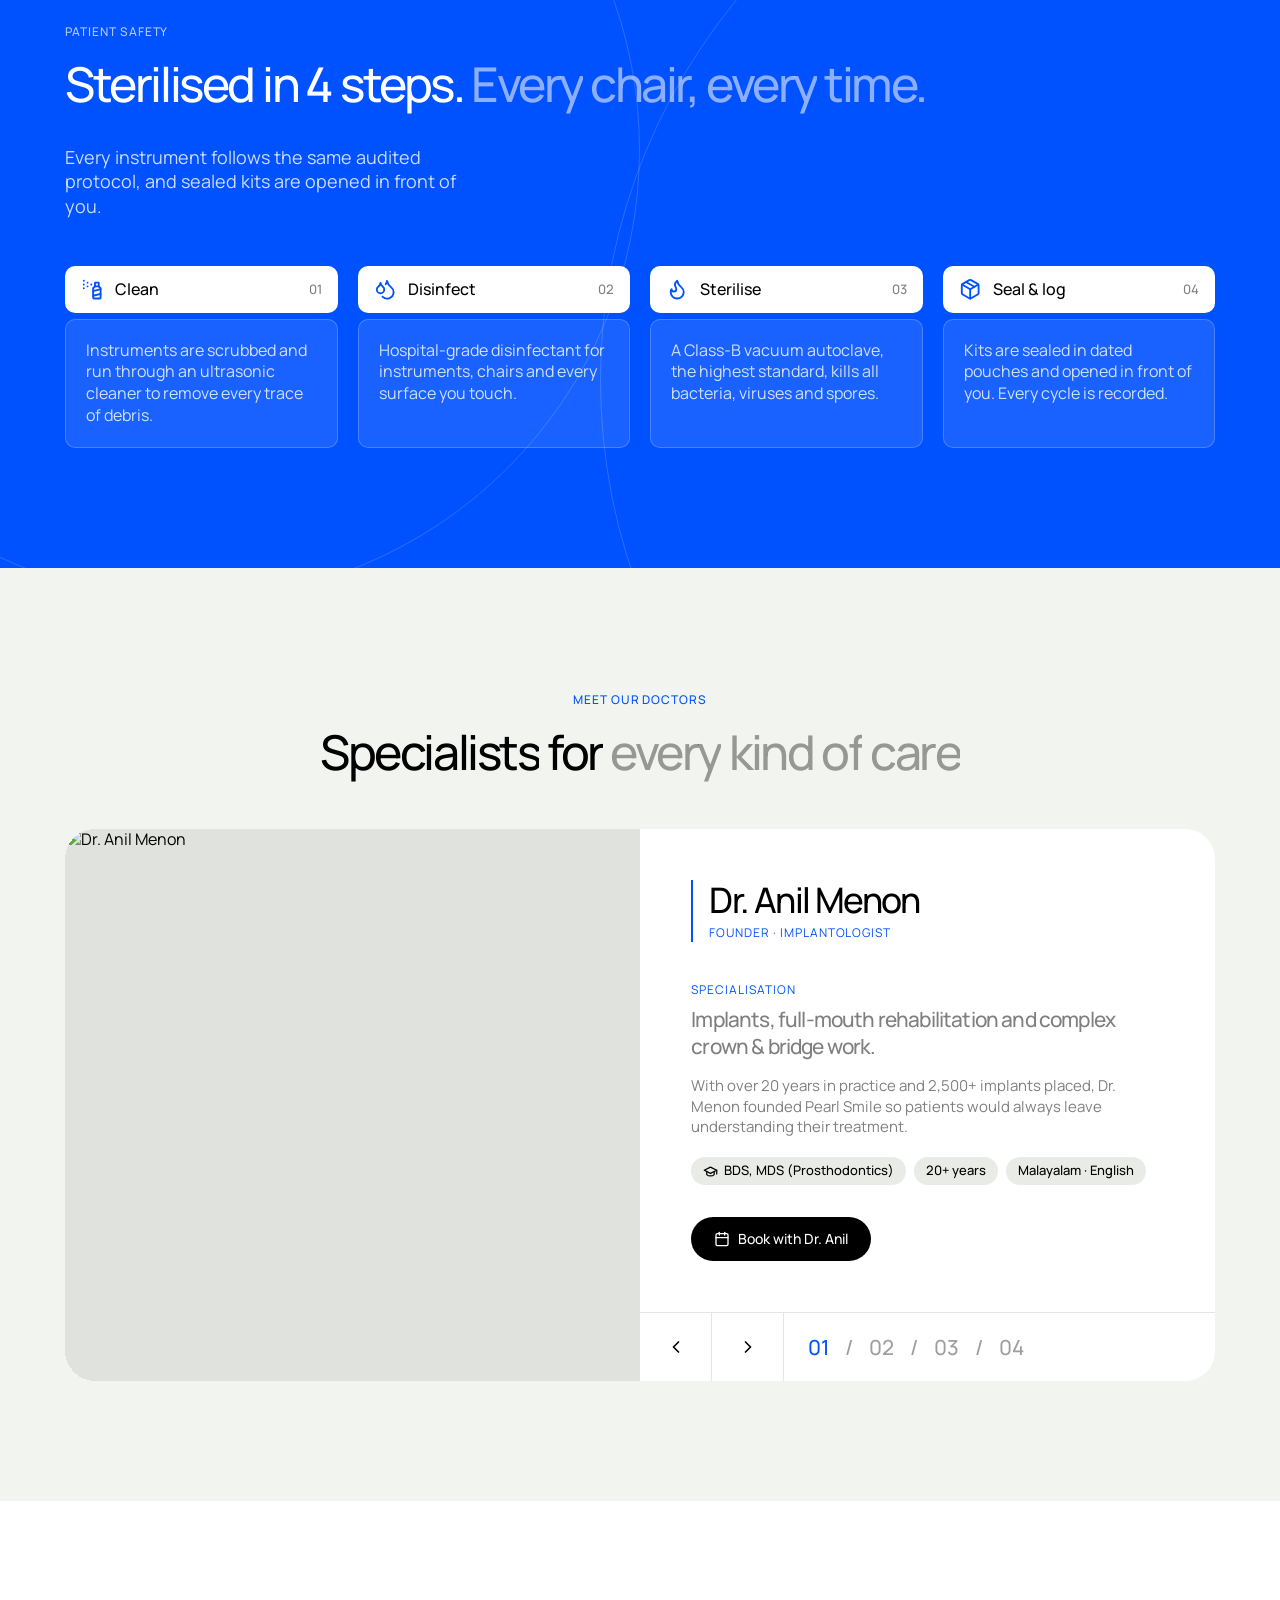
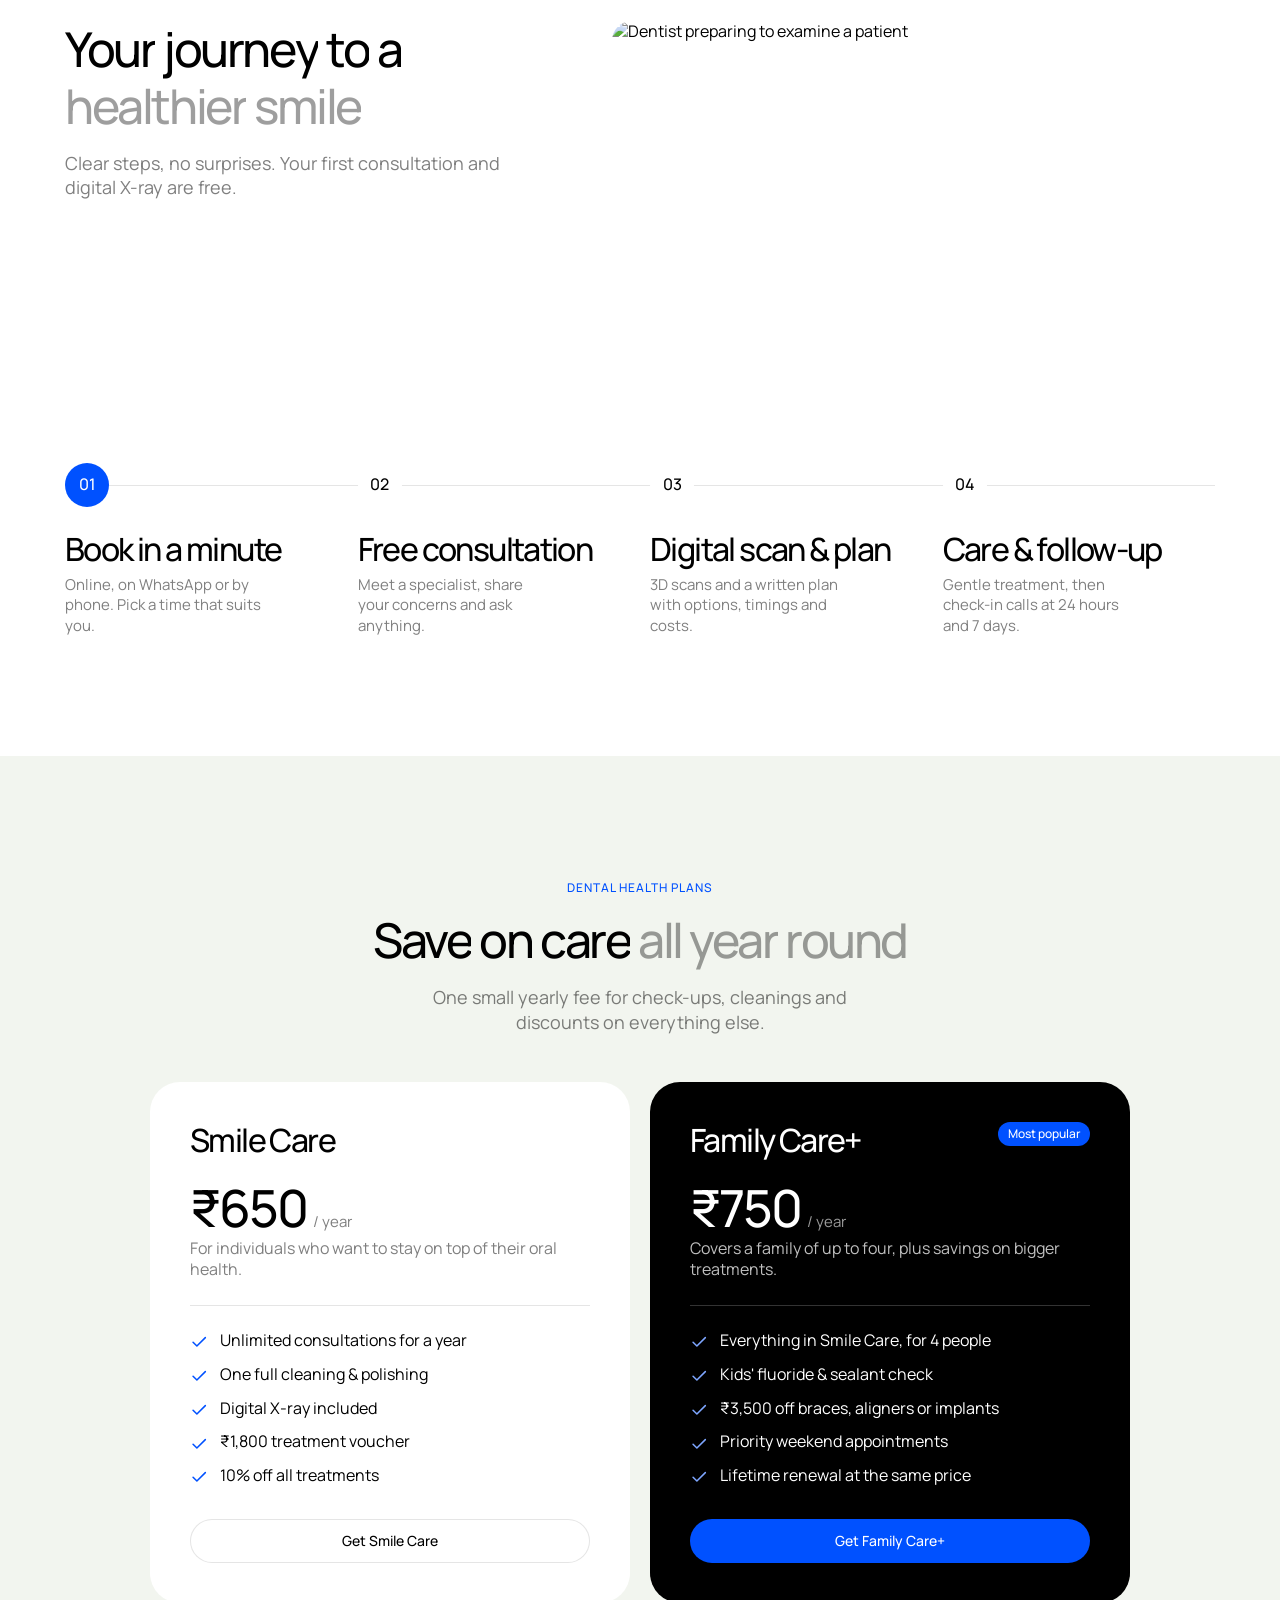
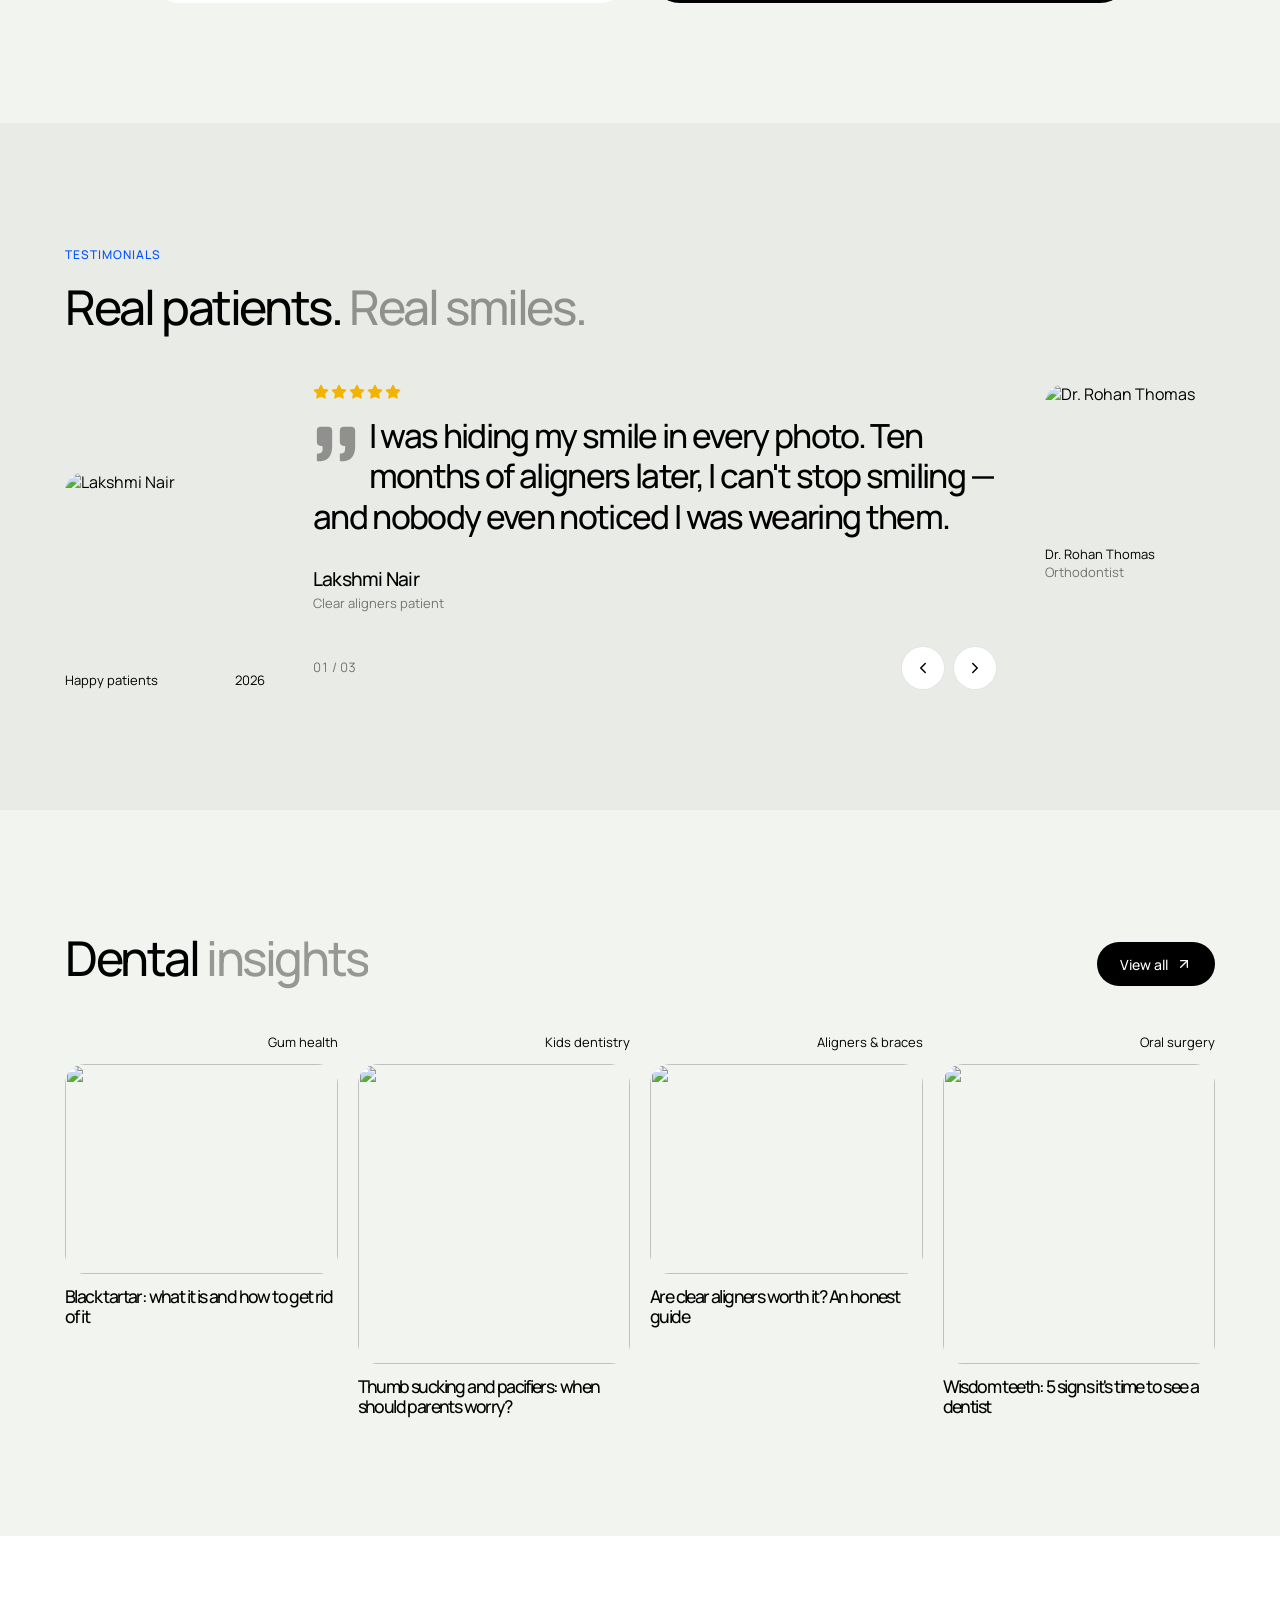
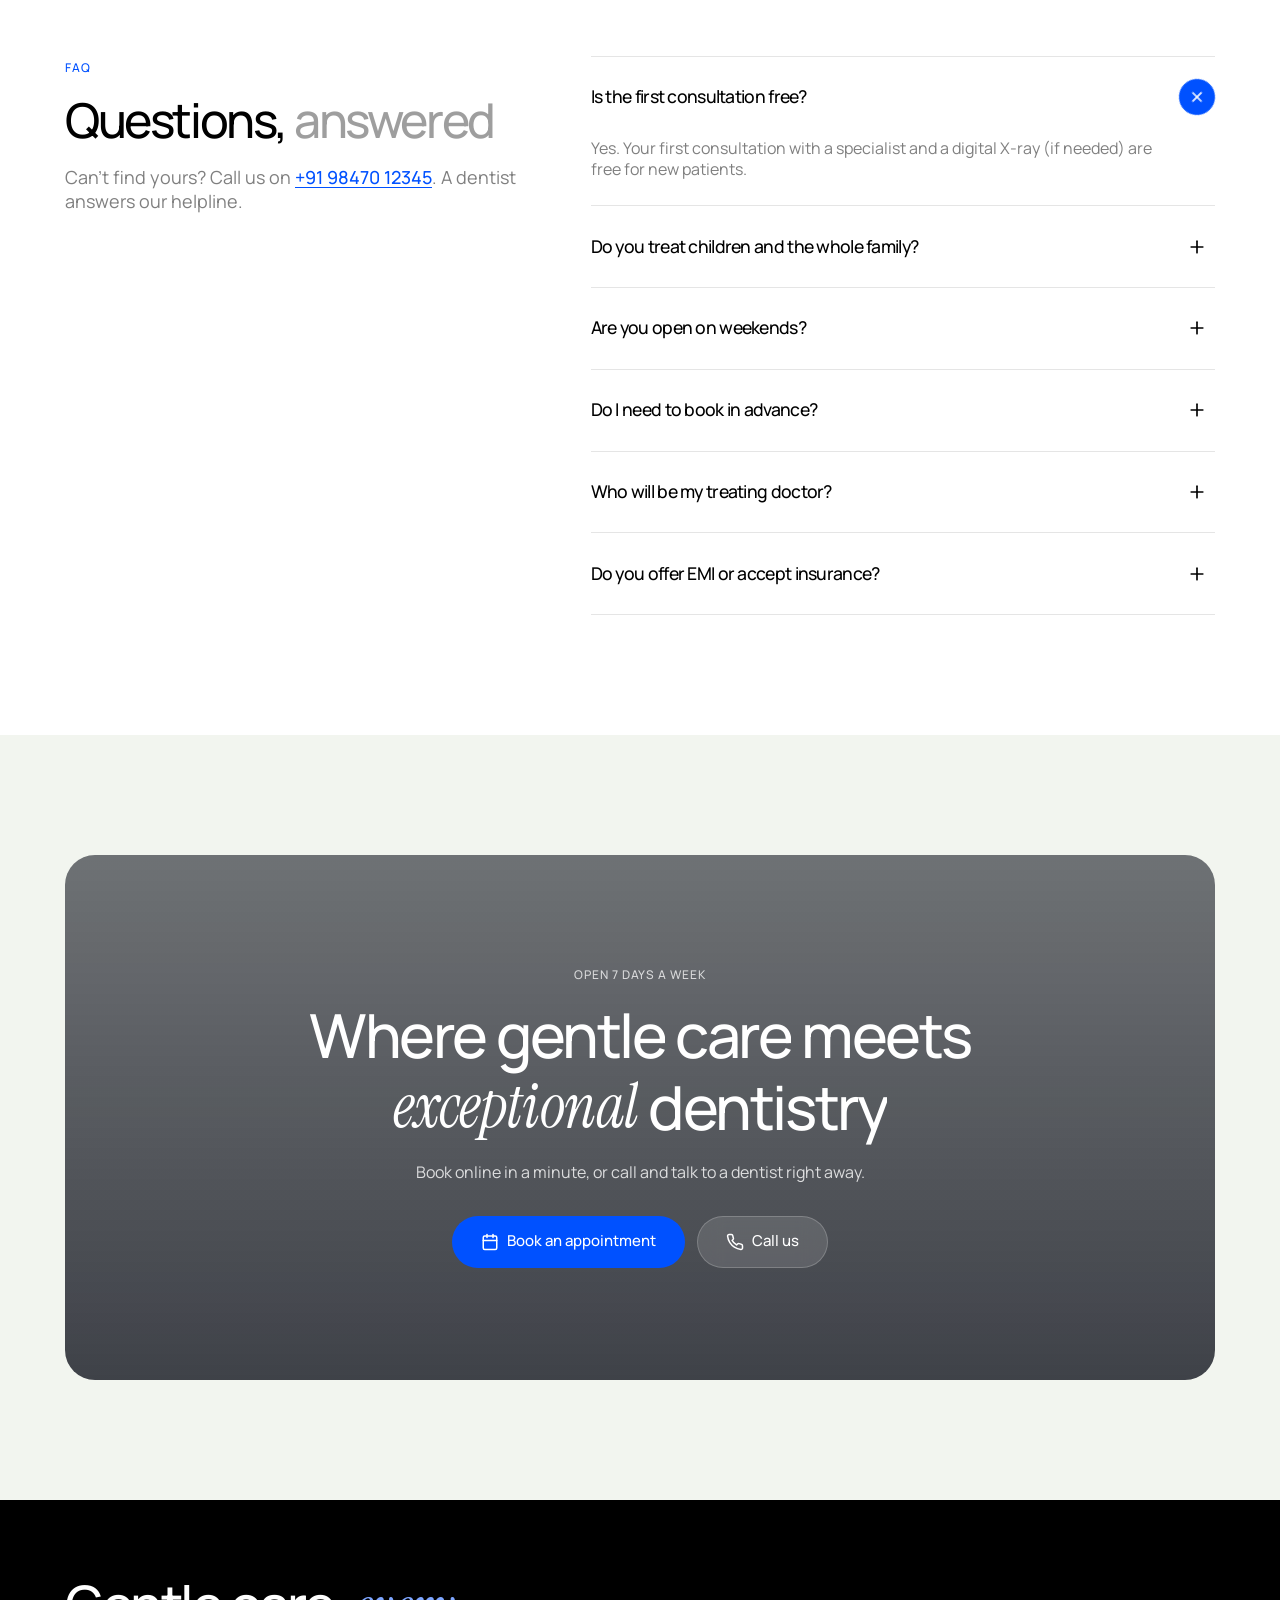
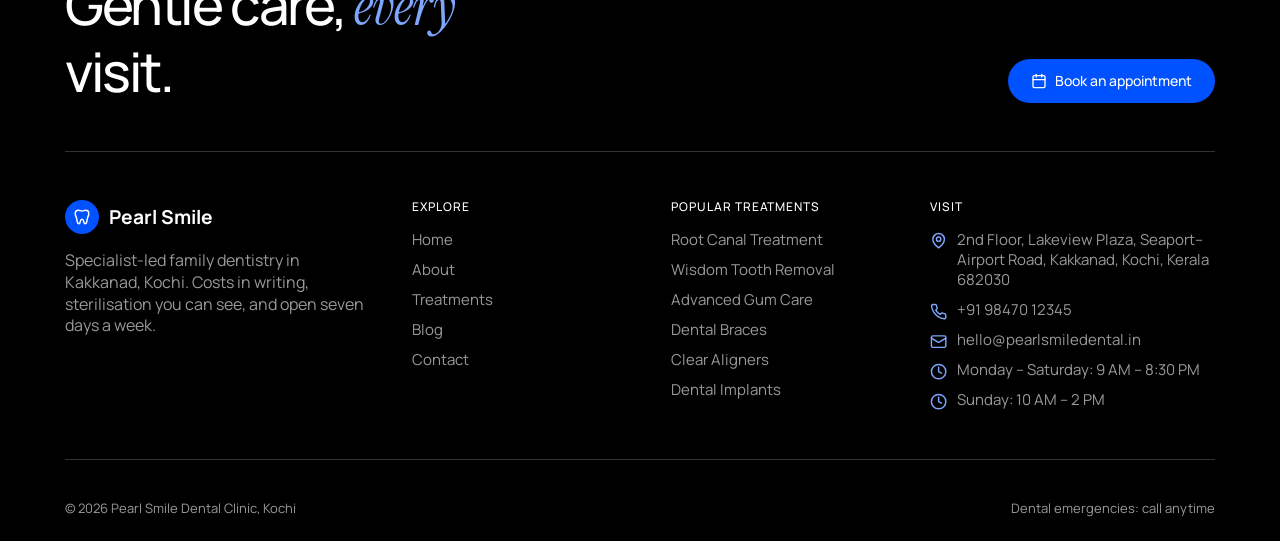
==== commit 0a4f2dcc: "Show patients treated as 12k+ Co-Authored-By: Claude Opus 5.5 <noreply@anthropic.com>" ====
--- a/index.html
+++ b/index.html
@@ -74,7 +74,7 @@
         <div class="bento-light">
           <span class="label">Patients treated</span>
           <div>
-            <stat-counter class="big" value="12000" suffix="+"></stat-counter>
+            <stat-counter class="big" value="12" suffix="k+"></stat-counter>
             <p>Families across Kochi since 2009</p>
           </div>
         </div>
